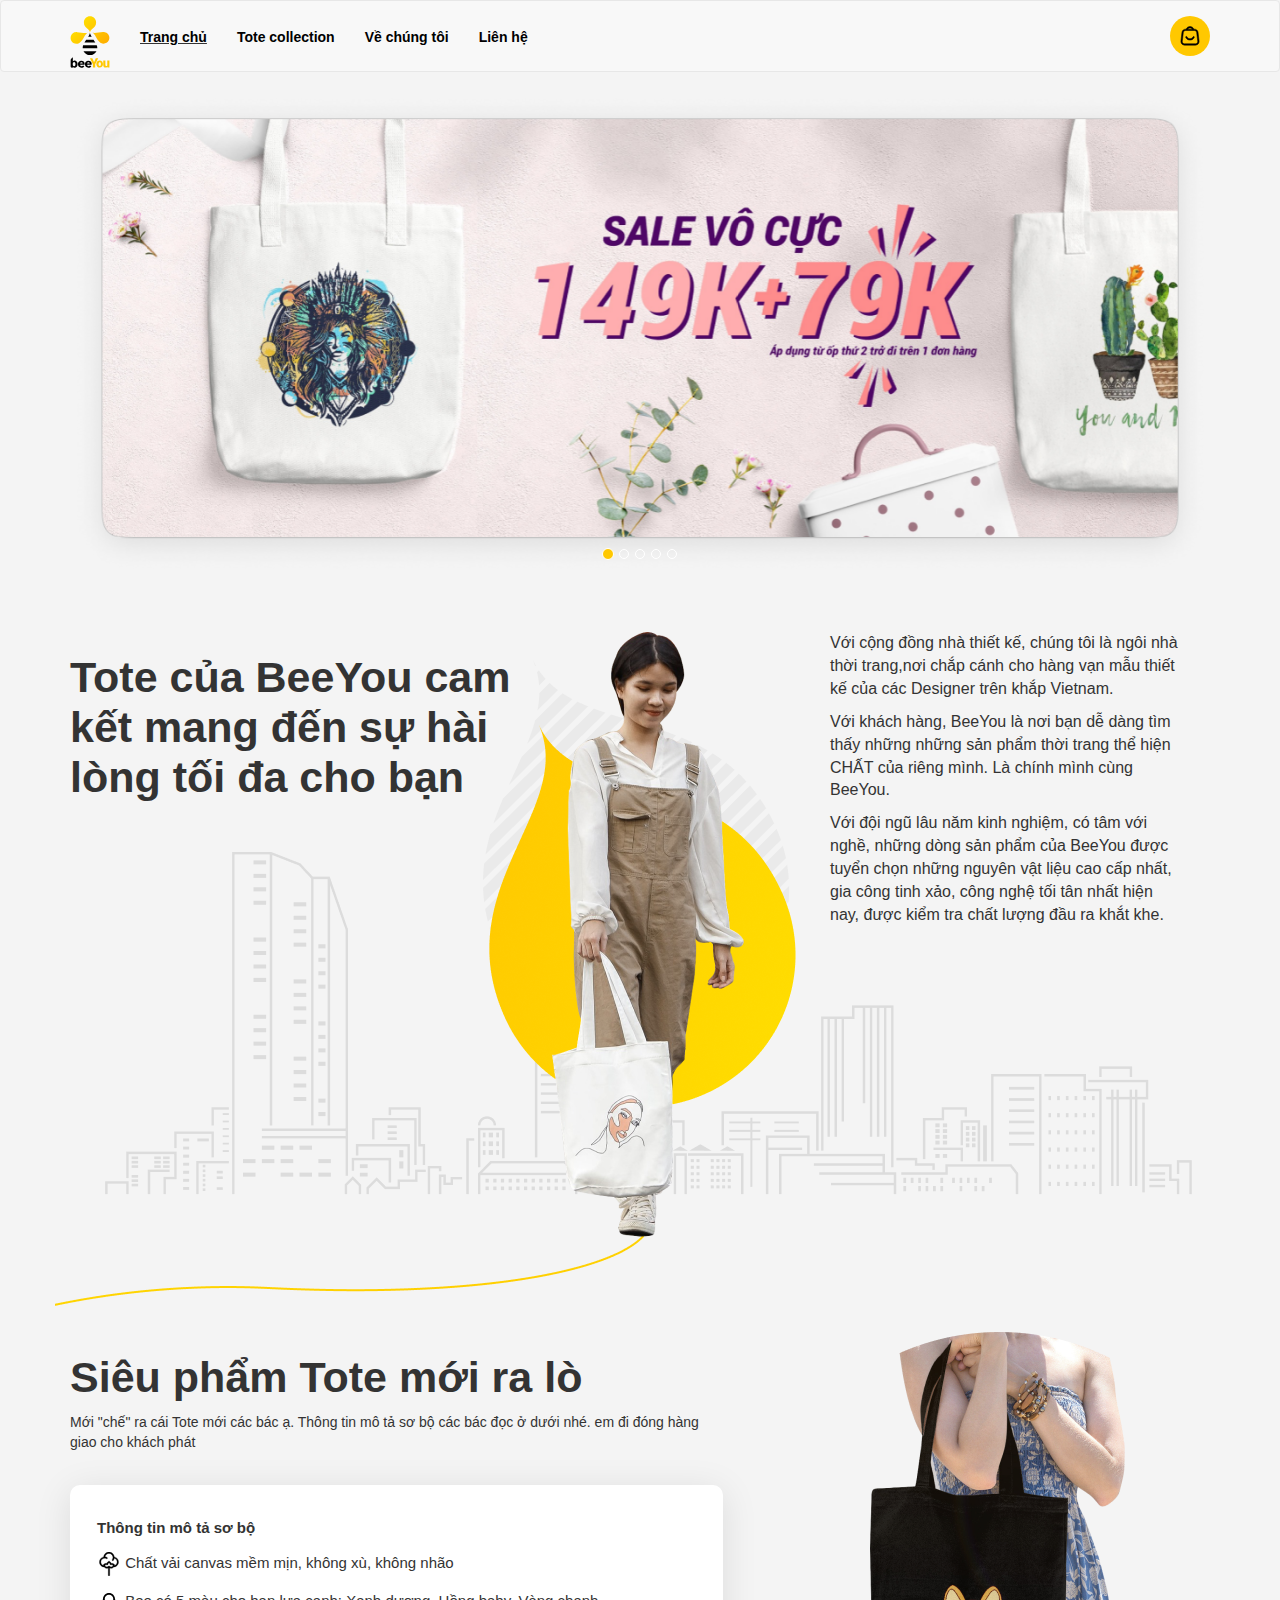
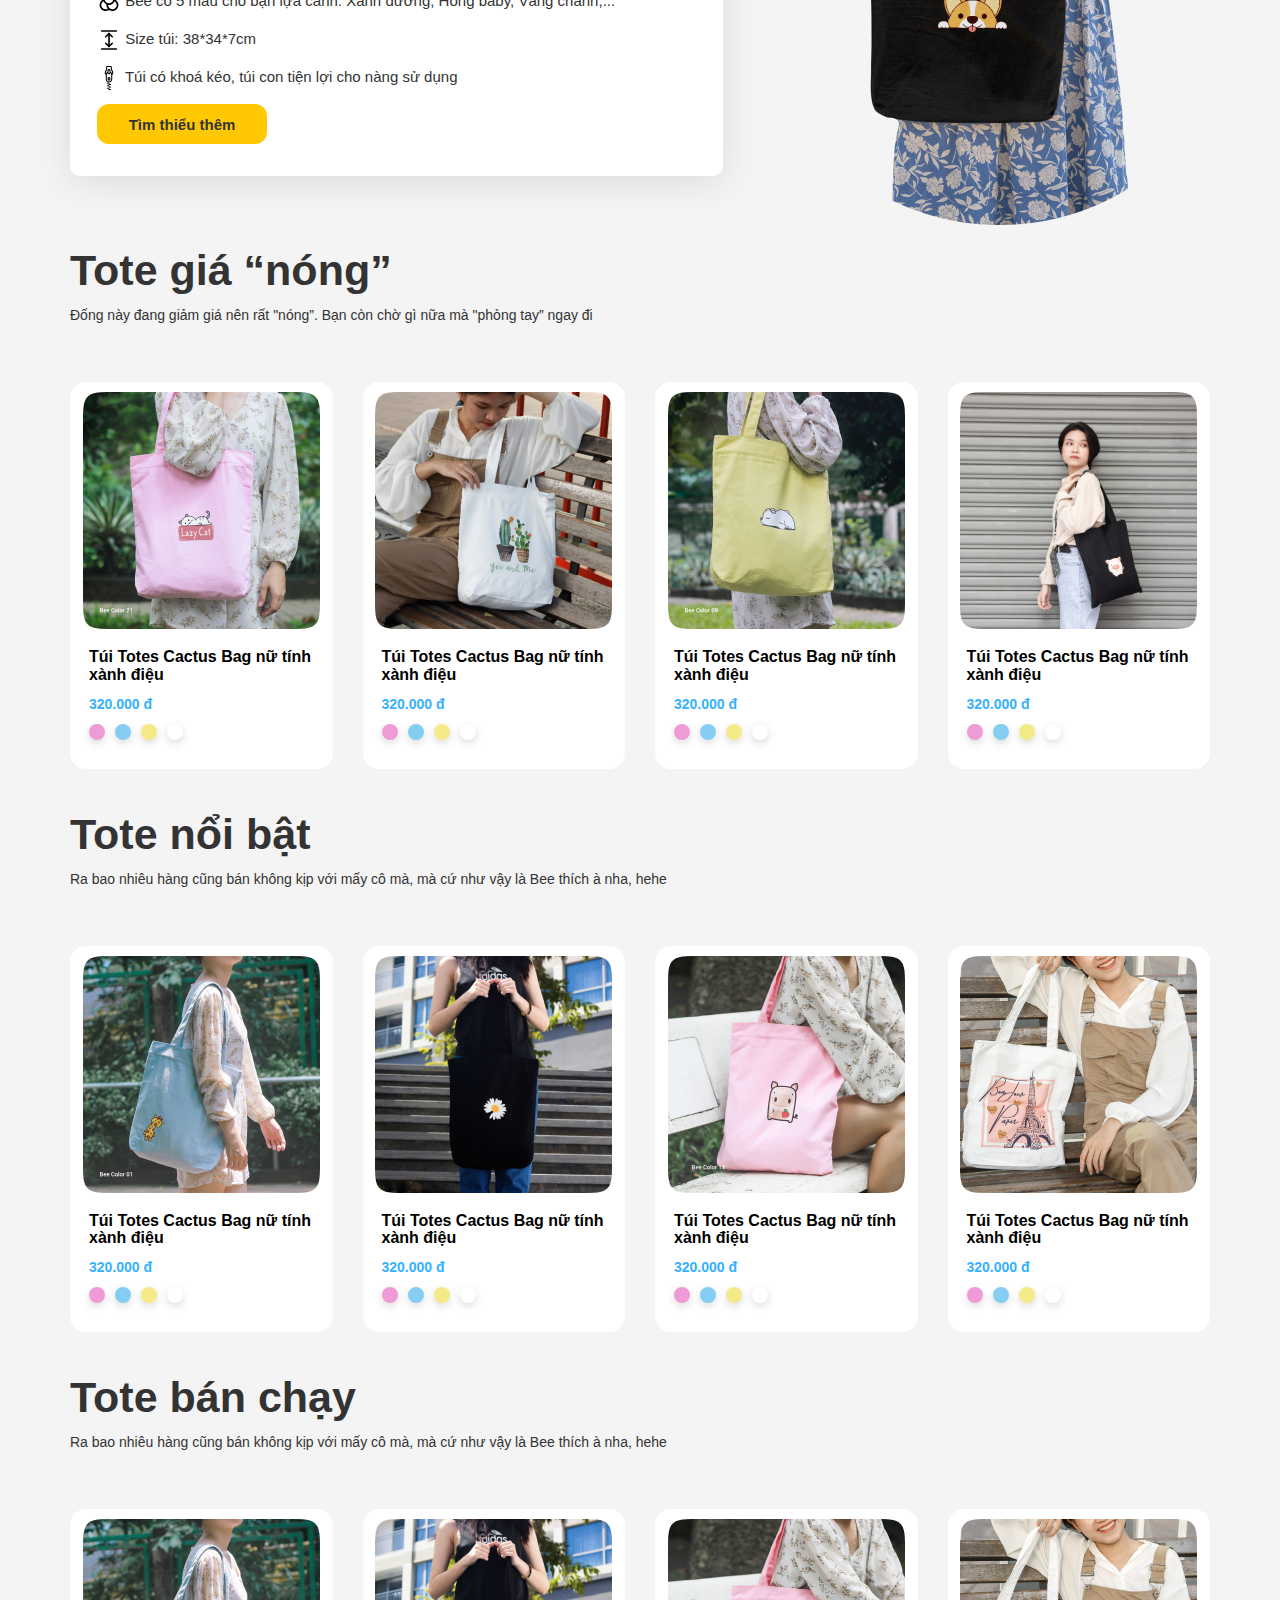
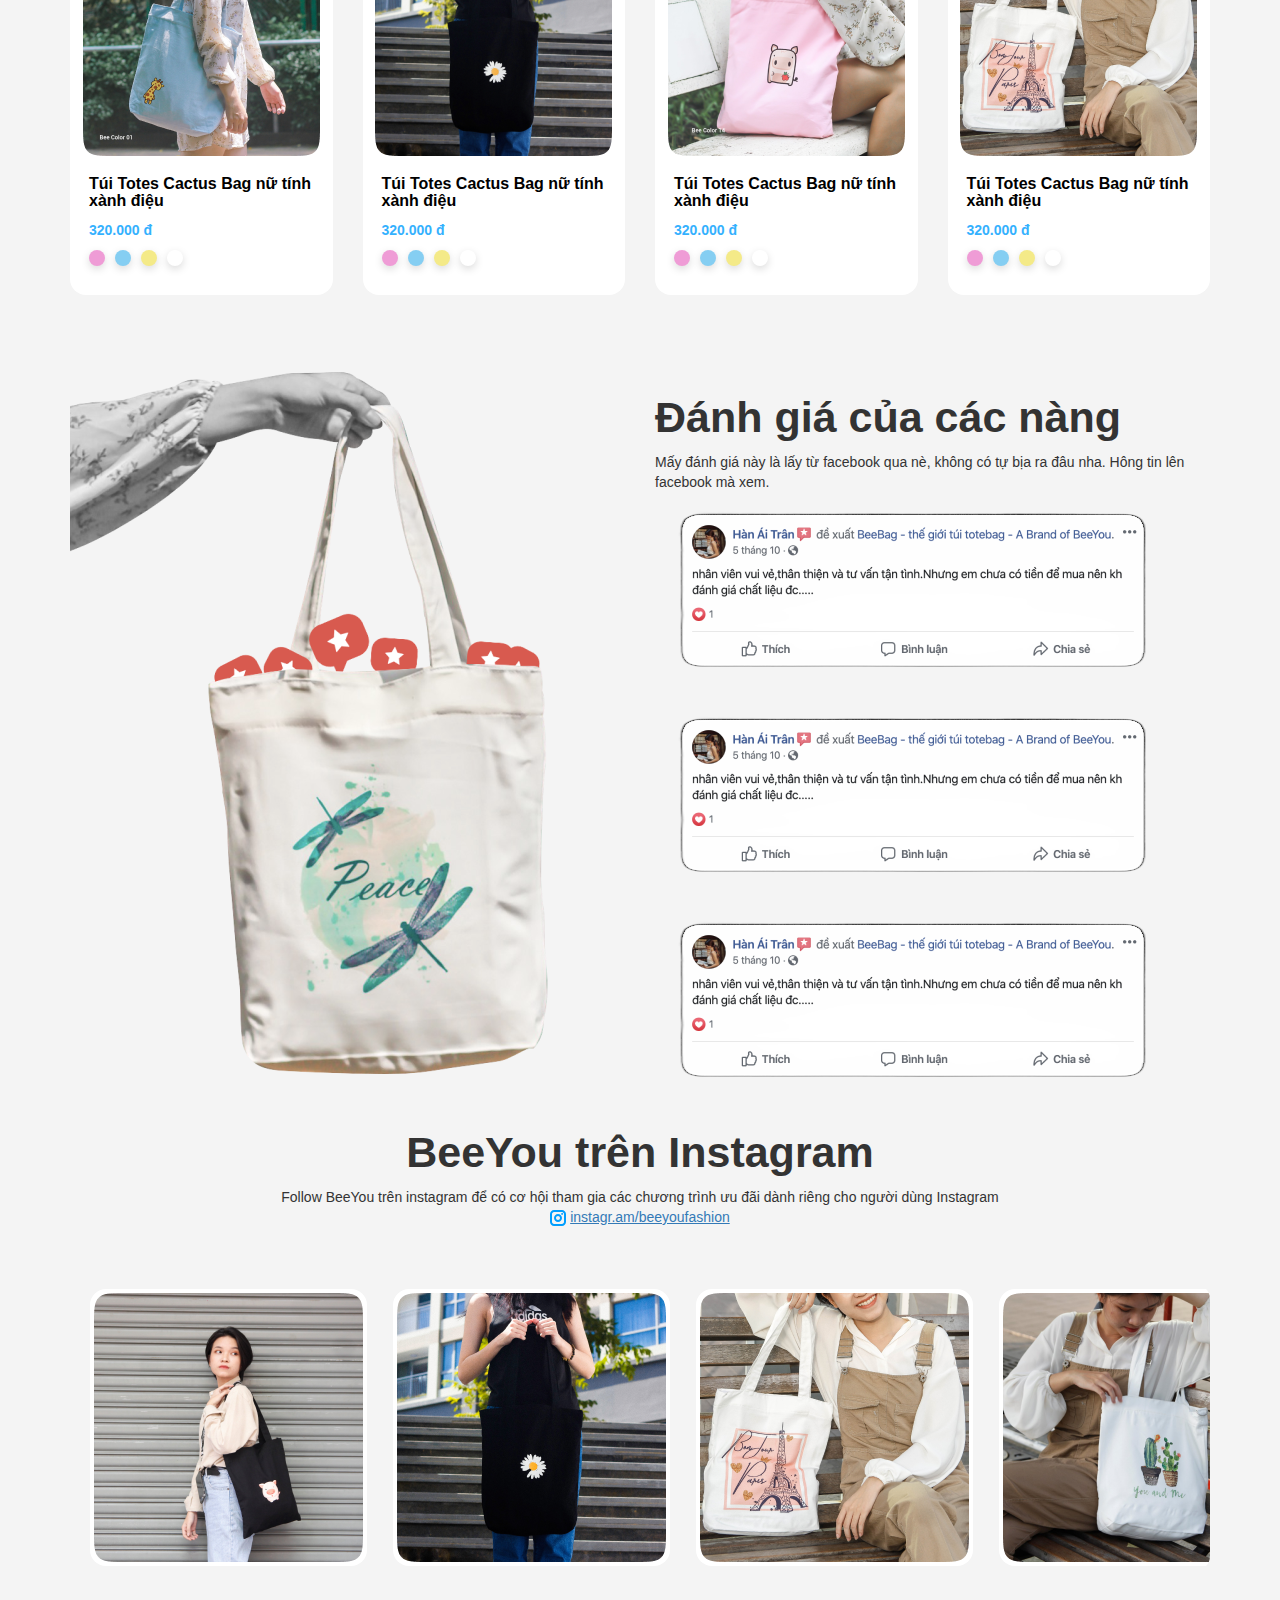
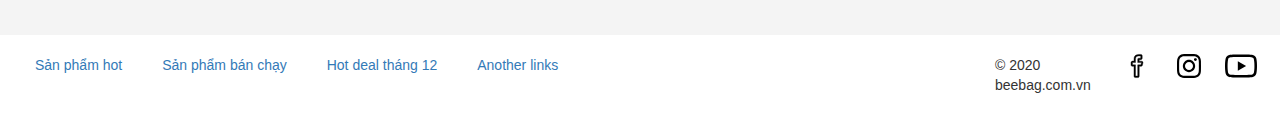
==== 1.html @ 5691a9dc "update link" ====
<!DOCTYPE html>
<html lang="en">

<head>
    <title>Egany Front-end 2021</title>
    <meta charset="utf-8">
    <meta name="viewport" content="width=device-width, initial-scale=1">
    <link rel="stylesheet" href="https://maxcdn.bootstrapcdn.com/bootstrap/3.4.1/css/bootstrap.min.css">
    <script src="https://ajax.googleapis.com/ajax/libs/jquery/3.6.0/jquery.min.js"></script>
    <script src="https://maxcdn.bootstrapcdn.com/bootstrap/3.4.1/js/bootstrap.min.js"></script>
    <link rel="stylesheet" href="./1/style.css">
</head>

<body>
    <nav class="navbar navbar-default">
        <div class="container">
            <div class="navbar-header">
                <a class="navbar-brand" href="#">
                    <img src="./1/images/icon.svg" alt="Logo" />
                </a>
            </div>
            <ul class="nav navbar-nav left-menu">
                <li class="actived"><a href="#">Trang chủ</a></li>
                <li><a href="#">Tote collection</a></li>
                <li><a href="#">Về chúng tôi</a></li>
                <li><a href="#">Liên hệ</a></li>
            </ul>
            <ul class="nav navbar-nav navbar-right">
                <li>
                    <a href="#"><img src="./1/images/bag.svg" alt="My bag" /></a>
                </li>
            </ul>
        </div>
    </nav>
    <div class="container">
        <div class="row">
            <div class="col-lg-12">
                <div id="banner-sales" class="carousel slide" data-ride="carousel">
                    <!-- Indicators -->
                    <ol class="carousel-indicators">
                        <li data-target="#banner-sales" data-slide-to="0" class="active"></li>
                        <li data-target="#banner-sales" data-slide-to="1"></li>
                        <li data-target="#banner-sales" data-slide-to="2"></li>
                        <li data-target="#banner-sales" data-slide-to="3"></li>
                        <li data-target="#banner-sales" data-slide-to="4"></li>
                    </ol>

                    <!-- Wrapper for slides -->
                    <div class="carousel-inner">
                        <div class="item active">
                            <img src="./1/images/64423263_1898557123577979_3620031739692318720_o.png" alt="Sale vô cực"
                                style="width:100%;">
                        </div>

                        <div class="item">
                            <img src="./1/images/64423263_1898557123577979_3620031739692318720_o.png" alt="Sale vô cực"
                                style="width:100%;">
                        </div>

                        <div class="item">
                          <img src="./1/images/64423263_1898557123577979_3620031739692318720_o.png" alt="Sale vô cực"
                              style="width:100%;">
                        </div>

                        <div class="item">
                          <img src="./1/images/64423263_1898557123577979_3620031739692318720_o.png" alt="Sale vô cực"
                              style="width:100%;">
                        </div>

                        <div class="item">
                          <img src="./1/images/64423263_1898557123577979_3620031739692318720_o.png" alt="Sale vô cực"
                              style="width:100%;">
                        </div>
                    </div>
                </div>
            </div>
        </div>
        <div class="row fit-image">
            <div class="col-lg-5">
                <h2>
                    Tote của BeeYou cam kết mang đến sự hài lòng tối đa cho bạn
                </h2>
            </div>
            <div class="col-lg-3">
            </div>
            <div class="col-lg-4 paragraph-text">
                <p>Với cộng đồng nhà thiết kế, chúng tôi là ngôi nhà thời trang,nơi chắp cánh cho hàng vạn mẫu thiết kế
                    của các Designer trên khắp Vietnam.</p>
                <p>Với khách hàng, BeeYou là nơi bạn dễ dàng tìm thấy những những sản phẩm thời trang thể hiện CHẤT của
                    riêng mình. Là chính mình cùng BeeYou.</p>
                <p>Với đội ngũ lâu năm kinh nghiệm, có tâm với nghề, những dòng sản phẩm của BeeYou được tuyển chọn
                    những nguyên vật liệu cao cấp nhất, gia công tinh xảo, công nghệ tối tân nhất hiện nay, được kiểm
                    tra chất lượng đầu ra khắt khe.</p>
                </p>
            </div>
        </div>
        <div class="row">
            <div class="col-lg-7">
                <h2>Siêu phẩm Tote mới ra lò</h2>
                <span>Mới "chế" ra cái Tote mới các bác ạ. Thông tin mô tả sơ bộ các bác đọc ở dưới nhé. em đi đóng hàng
                    giao cho khách phát</span>
                <ul class="content">
                    <li>Thông tin mô tả sơ bộ</li>
                    <li>
                        <img src="./1/images/text-title.svg" alt=" Chất vải canvas mềm mịn, không xù, không nhão" />
                        Chất vải canvas mềm mịn, không xù, không nhão
                    </li>
                    <li>
                        <img src="./1/images/colors.svg"
                            alt="Bee có 5 màu cho bạn lựa canh: Xanh dương, Hồng baby, Vàng chanh,..." />
                        Bee có 5 màu cho bạn lựa canh: Xanh dương, Hồng baby, Vàng chanh,...
                    </li>
                    <li>
                        <img src="./1/images/fit.svg" alt="Size túi: 38*34*7cm" />
                        Size túi: 38*34*7cm
                    </li>
                    <li>
                        <img src="./1/images/zipper.svg" alt="Túi có khoá kéo, túi con tiện lợi cho nàng sử dụng" />
                        Túi có khoá kéo, túi con tiện lợi cho nàng sử dụng
                    </li>
                    <li>
                        <button class="btn-check">Tìm thiểu thêm</button>
                    </li>
                </ul>
            </div>
            <div class="col-lg-5">
                <img src="./1/images/Mask_Group.png" />
            </div>
        </div>
        <div class="row">
            <div class="col-lg-12">
                <h2>Tote giá “nóng”</h2>
                <span>Đống này đang giảm giá nên rất "nóng”. Bạn còn chờ gì nữa mà "phỏng tay” ngay đi</span>
            </div>
        </div>
        <div class="row products">
            <div class="col-lg-3">
                <a class="thumbnail" href="#">
                    <img src="./1/images/products/Img.png" alt="Túi Totes Cactus Bag nữ tính xành điệu">
                    <div class="caption">
                        <h4 class="product-title">Túi Totes Cactus Bag nữ tính xành điệu</h4>
                        <p class="product-price">320.000 đ</p>
                        <ul class="colors">
                            <li><span></span></li>
                            <li><span></span></li>
                            <li><span></span></li>
                            <li><span></span></li>
                        </ul>
                        <button class="btn form-control hide-btn-buy">Mua ngay</button>
                    </div>
                </a>
            </div>
            <div class="col-lg-3">
                <a class="thumbnail" href="#">
                    <img src="./1/images/products/Img1.png" alt="Túi Totes Cactus Bag nữ tính xành điệu">
                    <div class="caption">
                        <h4 class="product-title">Túi Totes Cactus Bag nữ tính xành điệu</h4>
                        <p class="product-price">320.000 đ</p>
                        <ul class="colors">
                            <li><span></span></li>
                            <li><span></span></li>
                            <li><span></span></li>
                            <li><span></span></li>
                        </ul>
                        <button class="btn form-control hide-btn-buy">Mua ngay</button>
                    </div>
                </a>
            </div>
            <div class="col-lg-3">
                <a class="thumbnail" href="#">
                    <img src="./1/images/products/Img2.png" alt="Túi Totes Cactus Bag nữ tính xành điệu">
                    <div class="caption">
                        <h4 class="product-title">Túi Totes Cactus Bag nữ tính xành điệu</h4>
                        <p class="product-price">320.000 đ</p>
                        <ul class="colors">
                            <li><span></span></li>
                            <li><span></span></li>
                            <li><span></span></li>
                            <li><span></span></li>
                        </ul>
                        <button class="btn form-control hide-btn-buy">Mua ngay</button>
                    </div>
                </a>
            </div>
            <div class="col-lg-3">
                <a class="thumbnail" href="#">
                    <img src="./1/images/products/Img3.png" alt="Túi Totes Cactus Bag nữ tính xành điệu">
                    <div class="caption">
                        <h4 class="product-title">Túi Totes Cactus Bag nữ tính xành điệu</h4>
                        <p class="product-price">320.000 đ</p>
                        <ul class="colors">
                            <li><span></span></li>
                            <li><span></span></li>
                            <li><span></span></li>
                            <li><span></span></li>
                        </ul>
                        <button class="btn form-control hide-btn-buy">Mua ngay</button>
                    </div>
                </a>
            </div>
        </div>

        <div class="row">
            <div class="col-lg-12">
                <h2>Tote nổi bật</h2>
                <span>Ra bao nhiêu hàng cũng bán không kịp với mấy cô mà, mà cứ như vậy là Bee thích à nha, hehe</span>
            </div>
        </div>
        <div class="row products">
            <div class="col-lg-3">
                <a class="thumbnail" href="#">
                    <img src="./1/images/products/top_sale1.png" alt="Túi Totes Cactus Bag nữ tính xành điệu">
                    <div class="caption">
                        <h4 class="product-title">Túi Totes Cactus Bag nữ tính xành điệu</h4>
                        <p class="product-price">320.000 đ</p>
                        <ul class="colors">
                            <li><span></span></li>
                            <li><span></span></li>
                            <li><span></span></li>
                            <li><span></span></li>
                        </ul>
                        <button class="btn form-control hide-btn-buy">Mua ngay</button>
                    </div>
                </a>
            </div>
            <div class="col-lg-3">
                <a class="thumbnail" href="#">
                    <img src="./1/images/products/top_sale2.png" alt="Túi Totes Cactus Bag nữ tính xành điệu">
                    <div class="caption">
                        <h4 class="product-title">Túi Totes Cactus Bag nữ tính xành điệu</h4>
                        <p class="product-price">320.000 đ</p>
                        <ul class="colors">
                            <li><span></span></li>
                            <li><span></span></li>
                            <li><span></span></li>
                            <li><span></span></li>
                        </ul>
                        <button class="btn form-control hide-btn-buy">Mua ngay</button>
                    </div>
                </a>
            </div>
            <div class="col-lg-3">
                <a class="thumbnail" href="#">
                    <img src="./1/images/products/top_sale3.png" alt="Túi Totes Cactus Bag nữ tính xành điệu">
                    <div class="caption">
                        <h4 class="product-title">Túi Totes Cactus Bag nữ tính xành điệu</h4>
                        <p class="product-price">320.000 đ</p>
                        <ul class="colors">
                            <li><span></span></li>
                            <li><span></span></li>
                            <li><span></span></li>
                            <li><span></span></li>
                        </ul>
                        <button class="btn form-control hide-btn-buy">Mua ngay</button>
                    </div>
                </a>
            </div>
            <div class="col-lg-3">
                <a class="thumbnail" href="#">
                    <img src="./1/images/products/top_sale4.png" alt="Túi Totes Cactus Bag nữ tính xành điệu">
                    <div class="caption">
                        <h4 class="product-title">Túi Totes Cactus Bag nữ tính xành điệu</h4>
                        <p class="product-price">320.000 đ</p>
                        <ul class="colors">
                            <li><span></span></li>
                            <li><span></span></li>
                            <li><span></span></li>
                            <li><span></span></li>
                        </ul>
                        <button class="btn form-control hide-btn-buy">Mua ngay</button>
                    </div>
                </a>
            </div>
        </div>

        <div class="row">
            <div class="col-lg-12">
                <h2>Tote bán chạy</h2>
                <span>Ra bao nhiêu hàng cũng bán không kịp với mấy cô mà, mà cứ như vậy là Bee thích à nha, hehe</span>
            </div>
        </div>
        <div class="row products">
            <div class="col-lg-3">
                <a class="thumbnail" href="#">
                    <img src="./1/images/products/top_sale1.png" alt="Túi Totes Cactus Bag nữ tính xành điệu">
                    <div class="caption">
                        <h4 class="product-title">Túi Totes Cactus Bag nữ tính xành điệu</h4>
                        <p class="product-price">320.000 đ</p>
                        <ul class="colors">
                            <li><span></span></li>
                            <li><span></span></li>
                            <li><span></span></li>
                            <li><span></span></li>
                        </ul>
                        <button class="btn form-control hide-btn-buy">Mua ngay</button>
                    </div>
                </a>
            </div>
            <div class="col-lg-3">
                <a class="thumbnail" href="#">
                    <img src="./1/images/products/top_sale2.png" alt="Túi Totes Cactus Bag nữ tính xành điệu">
                    <div class="caption">
                        <h4 class="product-title">Túi Totes Cactus Bag nữ tính xành điệu</h4>
                        <p class="product-price">320.000 đ</p>
                        <ul class="colors">
                            <li><span></span></li>
                            <li><span></span></li>
                            <li><span></span></li>
                            <li><span></span></li>
                        </ul>
                        <button class="btn form-control hide-btn-buy">Mua ngay</button>
                    </div>
                </a>
            </div>
            <div class="col-lg-3">
                <a class="thumbnail" href="#">
                    <img src="./1/images/products/top_sale3.png" alt="Túi Totes Cactus Bag nữ tính xành điệu">
                    <div class="caption">
                        <h4 class="product-title">Túi Totes Cactus Bag nữ tính xành điệu</h4>
                        <p class="product-price">320.000 đ</p>
                        <ul class="colors">
                            <li><span></span></li>
                            <li><span></span></li>
                            <li><span></span></li>
                            <li><span></span></li>
                        </ul>
                        <button class="btn form-control hide-btn-buy">Mua ngay</button>
                    </div>
                </a>
            </div>
            <div class="col-lg-3">
                <a class="thumbnail" href="#">
                    <img src="./1/images/products/top_sale4.png" alt="Túi Totes Cactus Bag nữ tính xành điệu">
                    <div class="caption">
                        <h4 class="product-title">Túi Totes Cactus Bag nữ tính xành điệu</h4>
                        <p class="product-price">320.000 đ</p>
                        <ul class="colors">
                            <li><span></span></li>
                            <li><span></span></li>
                            <li><span></span></li>
                            <li><span></span></li>
                        </ul>
                        <button class="btn form-control hide-btn-buy">Mua ngay</button>
                    </div>
                </a>
            </div>
        </div>

        <div class="row products">
            <div class="col-lg-6">
                <img src="./1/images/image 18.png" />
            </div>
            <div class="col-lg-6 review-note">
                <h2>Đánh giá của các nàng</h2>
                <span>Mấy đánh giá này là lấy từ facebook qua nè, không có tự bịa ra đâu nha. Hông tin lên facebook mà
                    xem.</span>
                <img src="./1/images/review1.png" />
                <img src="./1/images/review1.png" />
                <img src="./1/images/review1.png" />
            </div>
        </div>
        <div class="row">
            <div class="col-lg-12 text-center">
                <h2>BeeYou trên Instagram</h2>
                <span>Follow BeeYou trên instagram để có cơ hội tham gia các chương trình ưu đãi dành riêng cho người
                    dùng Instagram</span> <br />
                <img src="./1/images/logo-instagram.svg" /> <a href="#" style="text-decoration: underline;">
                    instagr.am/beeyoufashion</a>
            </div>
        </div>
        <div class="row products">
            <div class="col-lg-12">
                <div class="scroll-container">
                    <div class="gridscroll">
                        <img src="./1/images/Rectangle_4.png" class="img-thumbnail" />
                        <img src="./1/images/Rectangle_1.png" class="img-thumbnail" />
                        <img src="./1/images/Rectangle_2.png" class="img-thumbnail" />
                        <img src="./1/images/Rectangle_3.png" class="img-thumbnail" />
                        <img src="./1/images/Rectangle_4.png" class="img-thumbnail" />
                    </div>
                </div>
            </div>
        </div>
    </div>
    <div class="container-fluid footer products">
        <div class="row">
            <div class="col-lg-6">
                <ul class="menu-left">
                    <li> <a href="#">Sản phẩm hot</a></li>
                    <li> <a href="#">Sản phẩm bán chạy</a></li>
                    <li> <a href="#">Hot deal tháng 12</a></li>
                    <li> <a href="#">Another links</a></li>
                </ul>
            </div>
            <div class="col-lg-3"></div>
            <div class="col-lg-3">
                <ul class="menu-right">
                    <li>© 2020 beebag.com.vn</li>
                    <li><a href="#"><img src="./1/images/fb.svg" /></a></li>
                    <li><a href="#"><img src="./1/images/instgram.svg" /></a></li>
                    <li><a href="#"><img src="./1/images/yotube.svg" /></a></li>
                </ul>
            </div>
        </div>
    </div>
</body>
<script src="./1/script.js"></script>

</html>
---- 1/style.css ----
body {
	background: #F4F4F4;
}

.left-menu {
	margin-top: 1% !important;
}

.navbar-default .navbar-nav>li>a {
	color: #000000;
	font-weight: 700;
}

.left-menu>.actived {
	text-decoration: underline;
}

h2 {
	font-weight: bold;
	line-height: 50px;
	font-size: 43px;
}

.carousel-indicators .active {
	background: #FFC800;
}

.carousel-indicators {
	bottom: 0px;
}

.paragraph-text>p {
	font-size: 16px;
}

.fit-image {
	width: 100%;
	background-image: url("./images/people.png");
	object-fit: cover;
	height: 700px;
	background-repeat: no-repeat;
	background-position: right top;
	margin-top: 5%;
}

.content {
	list-style-type: none;
	background: #FFFFFF;
	box-shadow: 0px 6px 36px rgba(0, 0, 0, 0.1);
	border-radius: 10px;
	padding: 25px 20px;
	margin-top: 5%;
}

.content>li:nth-child(1) {
	font-weight: bold;
}

.content>li {
	padding: 7px;
	font-size: 15px;
}

.btn-check {
	background: #FFC800;
	height: 40px;
	width: 170px;
	left: 145px;
	top: 1970px;
	border-radius: 12px;
	padding: 8px 24px 8px 24px;
	border: none;
	font-weight: 700;
}

.products {
	margin-top: 5%;
}

h4 {
	font-weight: 700;
	font-size: 16px;
	color: #000000;
}

.thumbnail {
	border: none;
	border-radius: 16px;
	padding: 10px;
}

.hide-btn-buy {
	display: none;
}

.thumbnail:hover {
	text-decoration: none;
	border: 3px solid #FFC800 !important;
	box-shadow: 0px 6px 36px rgba(0, 0, 0, 0.1) !important;
	border-radius: 16px !important;
}

.product-price {
	color: #009EFE;
	opacity: 0.8;
	font-weight: 700;
}

.colors {
	list-style-type: none;
	padding: 0;
	display: flex;
}

.colors>li {
	padding: 0 5px;
}

.colors>li:nth-child(1) {
	padding-left: 0px;
}

.colors>li>span {
	display: block;
	width: 16px;
	height: 16px;
	border-radius: 50%;
	background: #EF9CD6;
	box-shadow: 0px 3px 8px rgba(0, 0, 0, 0.15);
	padding: 0 5px;
	cursor: pointer;
}

.colors>li:nth-child(2)>span {
	background: #85CEF2;
}

.colors>li:nth-child(3)>span {
	background: #F4EA88;
}

.colors>li:nth-child(4)>span {
	background: #FFFFFF;
}

.btn {
	background: #FFC800 !important;
	font-weight: 700 !important;
	border-radius: 12px !important;
}

.review-note>p {
	background: linear-gradient(180deg, #F4F4F4 0%, rgba(244, 244, 244, 0) 121.74%), url("./images/review1.svg");
	border-radius: 16px;
	height: 200px;
	background-position: center;
	background-repeat: no-repeat;
	background-size: cover;
}

.footer {
	background-color: #FFFFFF;
}

.footer .menu-left,
.footer .menu-right {
	list-style-type: none;
	padding: 0;
	display: flex;
	margin-bottom: 0;
}

.footer .menu-left>li {
	padding: 20px 20px;
}

.footer .menu-right>li {
	padding: 15px 10px;
}

.footer .menu-right>li:nth-child(1) {
	padding: 20px 20px;
}

.img-thumbnail {
	border-radius: 16px !important;
	border: none !important;
}

/* HORIZONTAL SCROLL */
.scroll-container {
	overflow: auto;
	white-space: nowrap;
	padding: 5px 70px 5px 20px;
	background: transparent;
	height: 100%;
	border-radius: 15px;
}

.gridscroll {
	display: inline-block;
}

.gridscroll img {
	margin-right: 22px;
}

::-webkit-scrollbar {
	width: 0px;
	background: transparent;
	/* make scrollbar transparent */
}
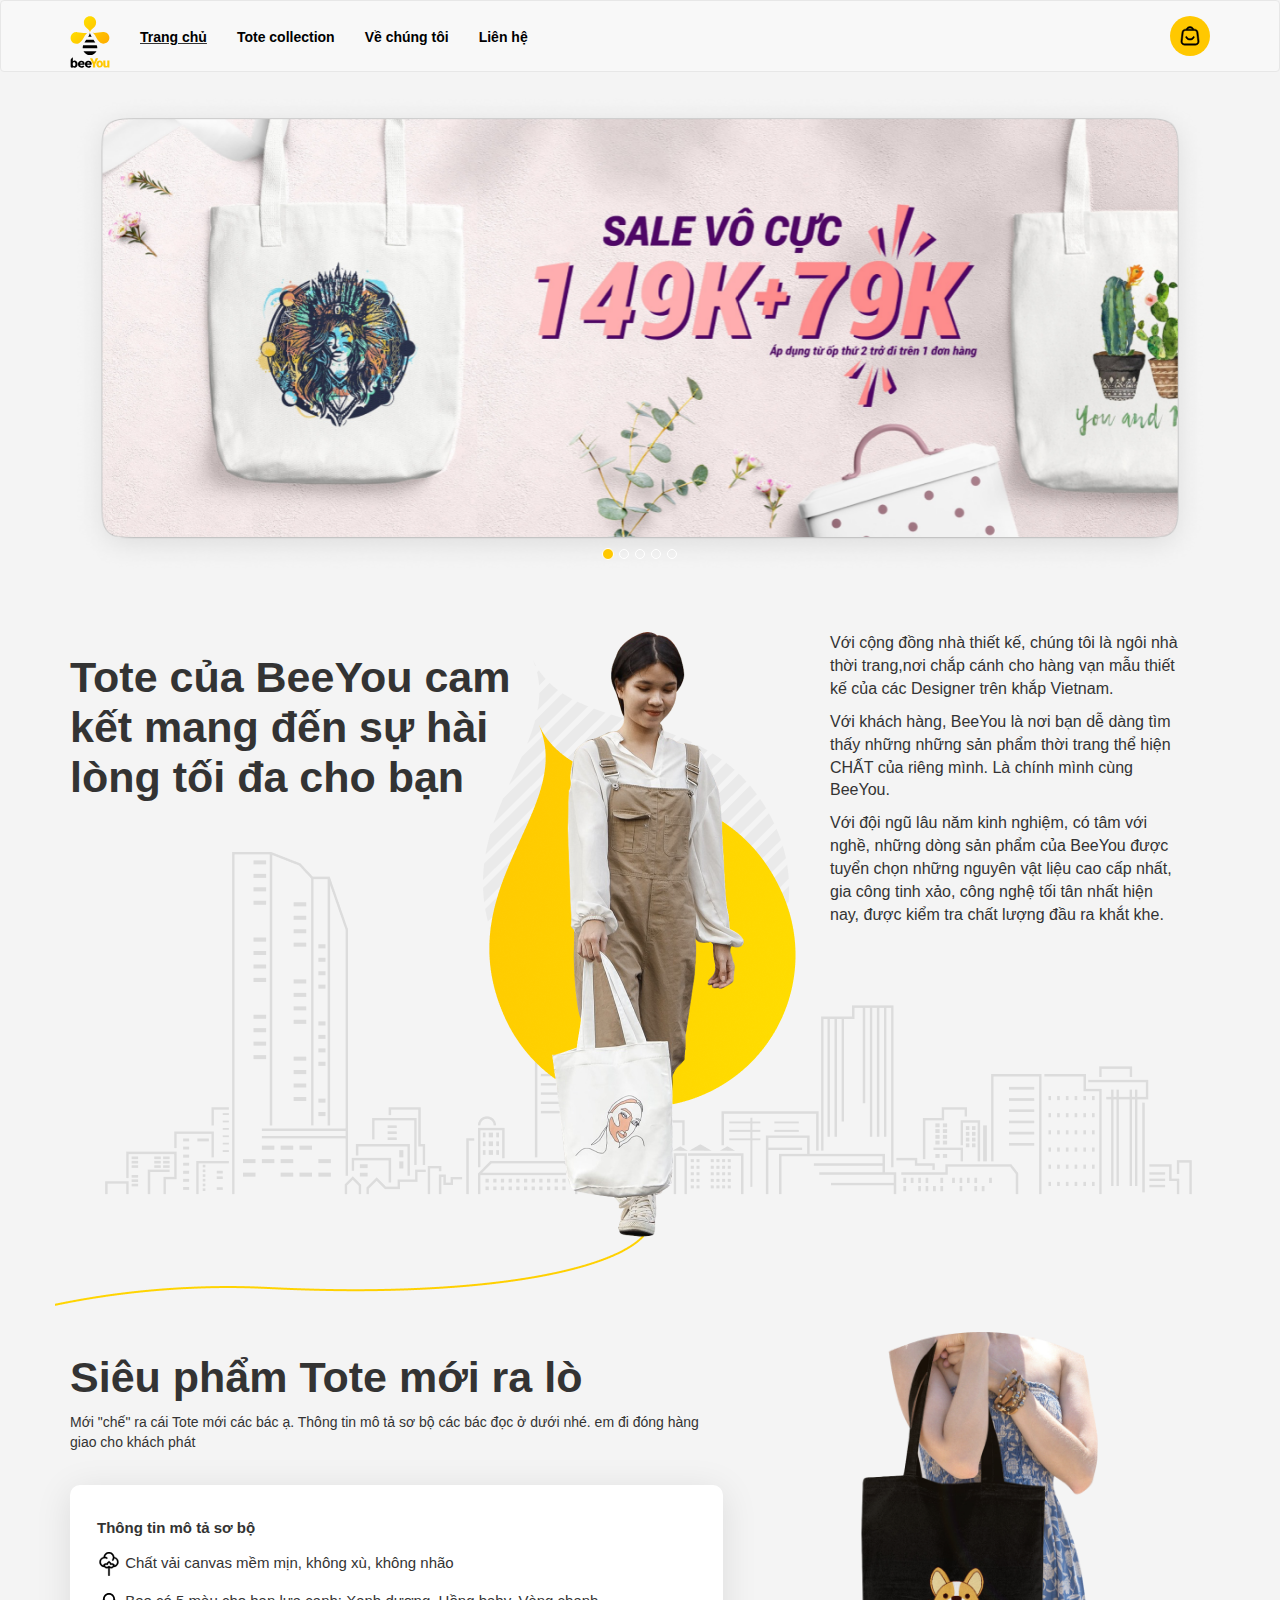
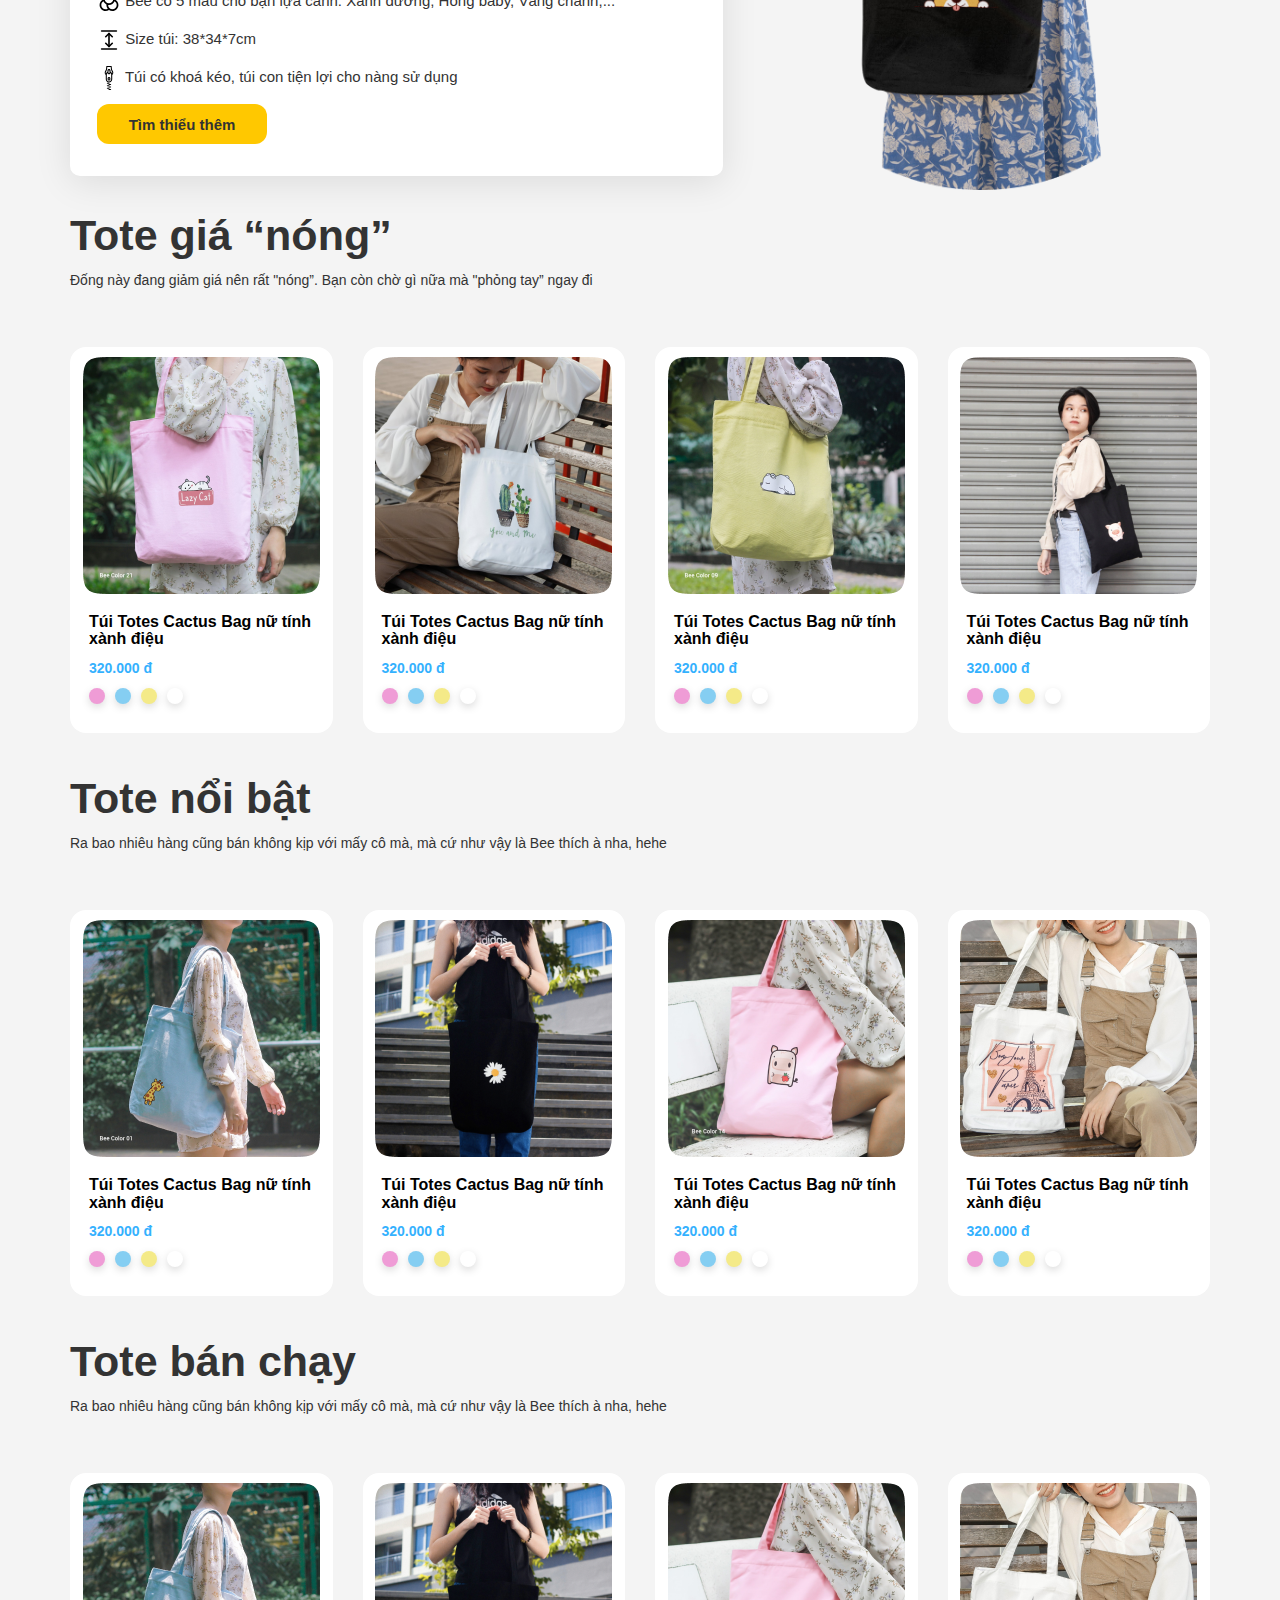
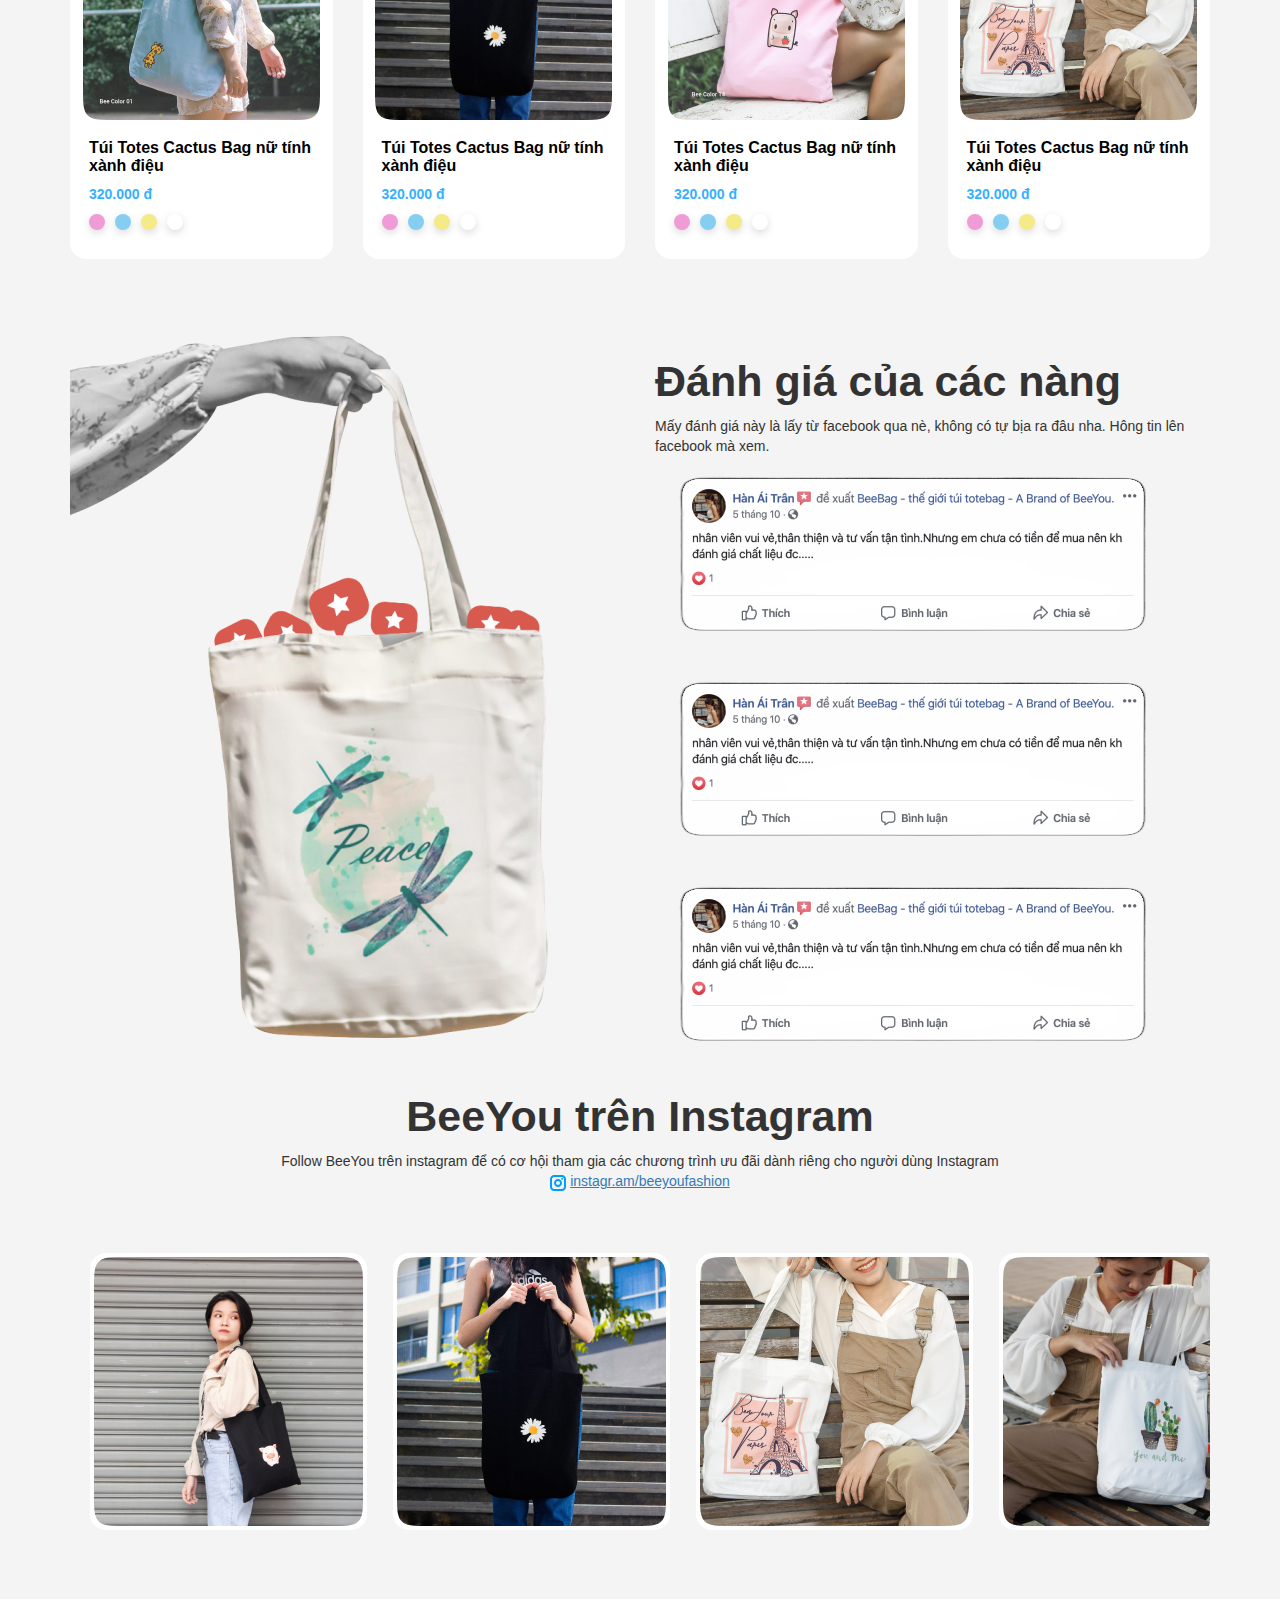
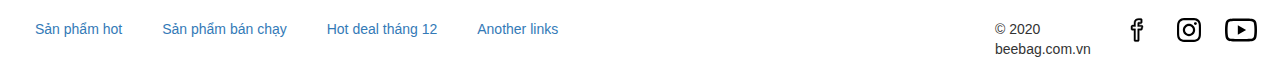
==== commit be1111d2: "update responsive mobile" ====
--- a/1.html
+++ b/1.html
@@ -124,7 +124,7 @@
                 </ul>
             </div>
             <div class="col-lg-5">
-                <img src="./1/images/Mask_Group.png" />
+                <img src="./1/images/Mask_Group.png" class="img-responsive"/>
             </div>
         </div>
         <div class="row">
@@ -134,72 +134,71 @@
             </div>
         </div>
         <div class="row products">
-            <div class="col-lg-3">
-                <a class="thumbnail" href="#">
-                    <img src="./1/images/products/Img.png" alt="Túi Totes Cactus Bag nữ tính xành điệu">
-                    <div class="caption">
-                        <h4 class="product-title">Túi Totes Cactus Bag nữ tính xành điệu</h4>
-                        <p class="product-price">320.000 đ</p>
-                        <ul class="colors">
-                            <li><span></span></li>
-                            <li><span></span></li>
-                            <li><span></span></li>
-                            <li><span></span></li>
-                        </ul>
-                        <button class="btn form-control hide-btn-buy">Mua ngay</button>
-                    </div>
-                </a>
-            </div>
-            <div class="col-lg-3">
-                <a class="thumbnail" href="#">
-                    <img src="./1/images/products/Img1.png" alt="Túi Totes Cactus Bag nữ tính xành điệu">
-                    <div class="caption">
-                        <h4 class="product-title">Túi Totes Cactus Bag nữ tính xành điệu</h4>
-                        <p class="product-price">320.000 đ</p>
-                        <ul class="colors">
-                            <li><span></span></li>
-                            <li><span></span></li>
-                            <li><span></span></li>
-                            <li><span></span></li>
-                        </ul>
-                        <button class="btn form-control hide-btn-buy">Mua ngay</button>
-                    </div>
-                </a>
-            </div>
-            <div class="col-lg-3">
-                <a class="thumbnail" href="#">
-                    <img src="./1/images/products/Img2.png" alt="Túi Totes Cactus Bag nữ tính xành điệu">
-                    <div class="caption">
-                        <h4 class="product-title">Túi Totes Cactus Bag nữ tính xành điệu</h4>
-                        <p class="product-price">320.000 đ</p>
-                        <ul class="colors">
-                            <li><span></span></li>
-                            <li><span></span></li>
-                            <li><span></span></li>
-                            <li><span></span></li>
-                        </ul>
-                        <button class="btn form-control hide-btn-buy">Mua ngay</button>
-                    </div>
-                </a>
-            </div>
-            <div class="col-lg-3">
-                <a class="thumbnail" href="#">
-                    <img src="./1/images/products/Img3.png" alt="Túi Totes Cactus Bag nữ tính xành điệu">
-                    <div class="caption">
-                        <h4 class="product-title">Túi Totes Cactus Bag nữ tính xành điệu</h4>
-                        <p class="product-price">320.000 đ</p>
-                        <ul class="colors">
-                            <li><span></span></li>
-                            <li><span></span></li>
-                            <li><span></span></li>
-                            <li><span></span></li>
-                        </ul>
-                        <button class="btn form-control hide-btn-buy">Mua ngay</button>
-                    </div>
-                </a>
-            </div>
-        </div>
-
+            <div class="col-lg-3 ">
+                <a class="thumbnail" href="#">
+                    <img src="./1/images/products/Img.png" alt="Túi Totes Cactus Bag nữ tính xành điệu" class="img-responsive">
+                    <div class="caption">
+                        <h4 class="product-title">Túi Totes Cactus Bag nữ tính xành điệu</h4>
+                        <p class="product-price">320.000 đ</p>
+                        <ul class="colors">
+                            <li><span></span></li>
+                            <li><span></span></li>
+                            <li><span></span></li>
+                            <li><span></span></li>
+                        </ul>
+                        <button class="btn form-control hide-btn-buy">Mua ngay</button>
+                    </div>
+                </a>
+            </div>
+            <div class="col-lg-3">
+                <a class="thumbnail" href="#">
+                    <img src="./1/images/products/Img1.png" alt="Túi Totes Cactus Bag nữ tính xành điệu" class="img-responsive">
+                    <div class="caption">
+                        <h4 class="product-title">Túi Totes Cactus Bag nữ tính xành điệu</h4>
+                        <p class="product-price">320.000 đ</p>
+                        <ul class="colors">
+                            <li><span></span></li>
+                            <li><span></span></li>
+                            <li><span></span></li>
+                            <li><span></span></li>
+                        </ul>
+                        <button class="btn form-control hide-btn-buy">Mua ngay</button>
+                    </div>
+                </a>
+            </div>
+            <div class="col-lg-3">
+                <a class="thumbnail" href="#">
+                    <img src="./1/images/products/Img2.png" alt="Túi Totes Cactus Bag nữ tính xành điệu" class="img-responsive">
+                    <div class="caption">
+                        <h4 class="product-title">Túi Totes Cactus Bag nữ tính xành điệu</h4>
+                        <p class="product-price">320.000 đ</p>
+                        <ul class="colors">
+                            <li><span></span></li>
+                            <li><span></span></li>
+                            <li><span></span></li>
+                            <li><span></span></li>
+                        </ul>
+                        <button class="btn form-control hide-btn-buy">Mua ngay</button>
+                    </div>
+                </a>
+            </div>
+            <div class="col-lg-3">
+                <a class="thumbnail" href="#">
+                    <img src="./1/images/products/Img3.png" alt="Túi Totes Cactus Bag nữ tính xành điệu" class="img-responsive">
+                    <div class="caption">
+                        <h4 class="product-title">Túi Totes Cactus Bag nữ tính xành điệu</h4>
+                        <p class="product-price">320.000 đ</p>
+                        <ul class="colors">
+                            <li><span></span></li>
+                            <li><span></span></li>
+                            <li><span></span></li>
+                            <li><span></span></li>
+                        </ul>
+                        <button class="btn form-control hide-btn-buy">Mua ngay</button>
+                    </div>
+                </a>
+            </div>
+        </div>
         <div class="row">
             <div class="col-lg-12">
                 <h2>Tote nổi bật</h2>
@@ -209,55 +208,55 @@
         <div class="row products">
             <div class="col-lg-3">
                 <a class="thumbnail" href="#">
-                    <img src="./1/images/products/top_sale1.png" alt="Túi Totes Cactus Bag nữ tính xành điệu">
-                    <div class="caption">
-                        <h4 class="product-title">Túi Totes Cactus Bag nữ tính xành điệu</h4>
-                        <p class="product-price">320.000 đ</p>
-                        <ul class="colors">
-                            <li><span></span></li>
-                            <li><span></span></li>
-                            <li><span></span></li>
-                            <li><span></span></li>
-                        </ul>
-                        <button class="btn form-control hide-btn-buy">Mua ngay</button>
-                    </div>
-                </a>
-            </div>
-            <div class="col-lg-3">
-                <a class="thumbnail" href="#">
-                    <img src="./1/images/products/top_sale2.png" alt="Túi Totes Cactus Bag nữ tính xành điệu">
-                    <div class="caption">
-                        <h4 class="product-title">Túi Totes Cactus Bag nữ tính xành điệu</h4>
-                        <p class="product-price">320.000 đ</p>
-                        <ul class="colors">
-                            <li><span></span></li>
-                            <li><span></span></li>
-                            <li><span></span></li>
-                            <li><span></span></li>
-                        </ul>
-                        <button class="btn form-control hide-btn-buy">Mua ngay</button>
-                    </div>
-                </a>
-            </div>
-            <div class="col-lg-3">
-                <a class="thumbnail" href="#">
-                    <img src="./1/images/products/top_sale3.png" alt="Túi Totes Cactus Bag nữ tính xành điệu">
-                    <div class="caption">
-                        <h4 class="product-title">Túi Totes Cactus Bag nữ tính xành điệu</h4>
-                        <p class="product-price">320.000 đ</p>
-                        <ul class="colors">
-                            <li><span></span></li>
-                            <li><span></span></li>
-                            <li><span></span></li>
-                            <li><span></span></li>
-                        </ul>
-                        <button class="btn form-control hide-btn-buy">Mua ngay</button>
-                    </div>
-                </a>
-            </div>
-            <div class="col-lg-3">
-                <a class="thumbnail" href="#">
-                    <img src="./1/images/products/top_sale4.png" alt="Túi Totes Cactus Bag nữ tính xành điệu">
+                    <img src="./1/images/products/top_sale1.png" alt="Túi Totes Cactus Bag nữ tính xành điệu" class="img-responsive">
+                    <div class="caption">
+                        <h4 class="product-title">Túi Totes Cactus Bag nữ tính xành điệu</h4>
+                        <p class="product-price">320.000 đ</p>
+                        <ul class="colors">
+                            <li><span></span></li>
+                            <li><span></span></li>
+                            <li><span></span></li>
+                            <li><span></span></li>
+                        </ul>
+                        <button class="btn form-control hide-btn-buy">Mua ngay</button>
+                    </div>
+                </a>
+            </div>
+            <div class="col-lg-3">
+                <a class="thumbnail" href="#">
+                    <img src="./1/images/products/top_sale2.png" alt="Túi Totes Cactus Bag nữ tính xành điệu" class="img-responsive">
+                    <div class="caption">
+                        <h4 class="product-title">Túi Totes Cactus Bag nữ tính xành điệu</h4>
+                        <p class="product-price">320.000 đ</p>
+                        <ul class="colors">
+                            <li><span></span></li>
+                            <li><span></span></li>
+                            <li><span></span></li>
+                            <li><span></span></li>
+                        </ul>
+                        <button class="btn form-control hide-btn-buy">Mua ngay</button>
+                    </div>
+                </a>
+            </div>
+            <div class="col-lg-3">
+                <a class="thumbnail" href="#">
+                    <img src="./1/images/products/top_sale3.png" alt="Túi Totes Cactus Bag nữ tính xành điệu" class="img-responsive">
+                    <div class="caption">
+                        <h4 class="product-title">Túi Totes Cactus Bag nữ tính xành điệu</h4>
+                        <p class="product-price">320.000 đ</p>
+                        <ul class="colors">
+                            <li><span></span></li>
+                            <li><span></span></li>
+                            <li><span></span></li>
+                            <li><span></span></li>
+                        </ul>
+                        <button class="btn form-control hide-btn-buy">Mua ngay</button>
+                    </div>
+                </a>
+            </div>
+            <div class="col-lg-3">
+                <a class="thumbnail" href="#">
+                    <img src="./1/images/products/top_sale4.png" alt="Túi Totes Cactus Bag nữ tính xành điệu" class="img-responsive">
                     <div class="caption">
                         <h4 class="product-title">Túi Totes Cactus Bag nữ tính xành điệu</h4>
                         <p class="product-price">320.000 đ</p>
@@ -282,55 +281,55 @@
         <div class="row products">
             <div class="col-lg-3">
                 <a class="thumbnail" href="#">
-                    <img src="./1/images/products/top_sale1.png" alt="Túi Totes Cactus Bag nữ tính xành điệu">
-                    <div class="caption">
-                        <h4 class="product-title">Túi Totes Cactus Bag nữ tính xành điệu</h4>
-                        <p class="product-price">320.000 đ</p>
-                        <ul class="colors">
-                            <li><span></span></li>
-                            <li><span></span></li>
-                            <li><span></span></li>
-                            <li><span></span></li>
-                        </ul>
-                        <button class="btn form-control hide-btn-buy">Mua ngay</button>
-                    </div>
-                </a>
-            </div>
-            <div class="col-lg-3">
-                <a class="thumbnail" href="#">
-                    <img src="./1/images/products/top_sale2.png" alt="Túi Totes Cactus Bag nữ tính xành điệu">
-                    <div class="caption">
-                        <h4 class="product-title">Túi Totes Cactus Bag nữ tính xành điệu</h4>
-                        <p class="product-price">320.000 đ</p>
-                        <ul class="colors">
-                            <li><span></span></li>
-                            <li><span></span></li>
-                            <li><span></span></li>
-                            <li><span></span></li>
-                        </ul>
-                        <button class="btn form-control hide-btn-buy">Mua ngay</button>
-                    </div>
-                </a>
-            </div>
-            <div class="col-lg-3">
-                <a class="thumbnail" href="#">
-                    <img src="./1/images/products/top_sale3.png" alt="Túi Totes Cactus Bag nữ tính xành điệu">
-                    <div class="caption">
-                        <h4 class="product-title">Túi Totes Cactus Bag nữ tính xành điệu</h4>
-                        <p class="product-price">320.000 đ</p>
-                        <ul class="colors">
-                            <li><span></span></li>
-                            <li><span></span></li>
-                            <li><span></span></li>
-                            <li><span></span></li>
-                        </ul>
-                        <button class="btn form-control hide-btn-buy">Mua ngay</button>
-                    </div>
-                </a>
-            </div>
-            <div class="col-lg-3">
-                <a class="thumbnail" href="#">
-                    <img src="./1/images/products/top_sale4.png" alt="Túi Totes Cactus Bag nữ tính xành điệu">
+                    <img src="./1/images/products/top_sale1.png" alt="Túi Totes Cactus Bag nữ tính xành điệu" class="img-responsive">
+                    <div class="caption">
+                        <h4 class="product-title">Túi Totes Cactus Bag nữ tính xành điệu</h4>
+                        <p class="product-price">320.000 đ</p>
+                        <ul class="colors">
+                            <li><span></span></li>
+                            <li><span></span></li>
+                            <li><span></span></li>
+                            <li><span></span></li>
+                        </ul>
+                        <button class="btn form-control hide-btn-buy">Mua ngay</button>
+                    </div>
+                </a>
+            </div>
+            <div class="col-lg-3">
+                <a class="thumbnail" href="#">
+                    <img src="./1/images/products/top_sale2.png" alt="Túi Totes Cactus Bag nữ tính xành điệu" class="img-responsive">
+                    <div class="caption">
+                        <h4 class="product-title">Túi Totes Cactus Bag nữ tính xành điệu</h4>
+                        <p class="product-price">320.000 đ</p>
+                        <ul class="colors">
+                            <li><span></span></li>
+                            <li><span></span></li>
+                            <li><span></span></li>
+                            <li><span></span></li>
+                        </ul>
+                        <button class="btn form-control hide-btn-buy">Mua ngay</button>
+                    </div>
+                </a>
+            </div>
+            <div class="col-lg-3">
+                <a class="thumbnail" href="#">
+                    <img src="./1/images/products/top_sale3.png" alt="Túi Totes Cactus Bag nữ tính xành điệu" class="img-responsive">
+                    <div class="caption">
+                        <h4 class="product-title">Túi Totes Cactus Bag nữ tính xành điệu</h4>
+                        <p class="product-price">320.000 đ</p>
+                        <ul class="colors">
+                            <li><span></span></li>
+                            <li><span></span></li>
+                            <li><span></span></li>
+                            <li><span></span></li>
+                        </ul>
+                        <button class="btn form-control hide-btn-buy">Mua ngay</button>
+                    </div>
+                </a>
+            </div>
+            <div class="col-lg-3">
+                <a class="thumbnail" href="#">
+                    <img src="./1/images/products/top_sale4.png" alt="Túi Totes Cactus Bag nữ tính xành điệu" class="img-responsive">
                     <div class="caption">
                         <h4 class="product-title">Túi Totes Cactus Bag nữ tính xành điệu</h4>
                         <p class="product-price">320.000 đ</p>
@@ -348,15 +347,15 @@
 
         <div class="row products">
             <div class="col-lg-6">
-                <img src="./1/images/image 18.png" />
+                <img src="./1/images/image 18.png" class="img-responsive"/>
             </div>
             <div class="col-lg-6 review-note">
                 <h2>Đánh giá của các nàng</h2>
                 <span>Mấy đánh giá này là lấy từ facebook qua nè, không có tự bịa ra đâu nha. Hông tin lên facebook mà
                     xem.</span>
-                <img src="./1/images/review1.png" />
-                <img src="./1/images/review1.png" />
-                <img src="./1/images/review1.png" />
+                <img src="./1/images/review1.png" class="img-responsive"/>
+                <img src="./1/images/review1.png" class="img-responsive"/>
+                <img src="./1/images/review1.png" class="img-responsive"/>
             </div>
         </div>
         <div class="row">
--- a/1/style.css
+++ b/1/style.css
@@ -1,7 +1,11 @@
 body {
 	background: #F4F4F4;
 }
-
+body {
+  padding: 0;
+  margin: 0;
+  overflow-x: hidden;
+}
 .left-menu {
 	margin-top: 1% !important;
 }
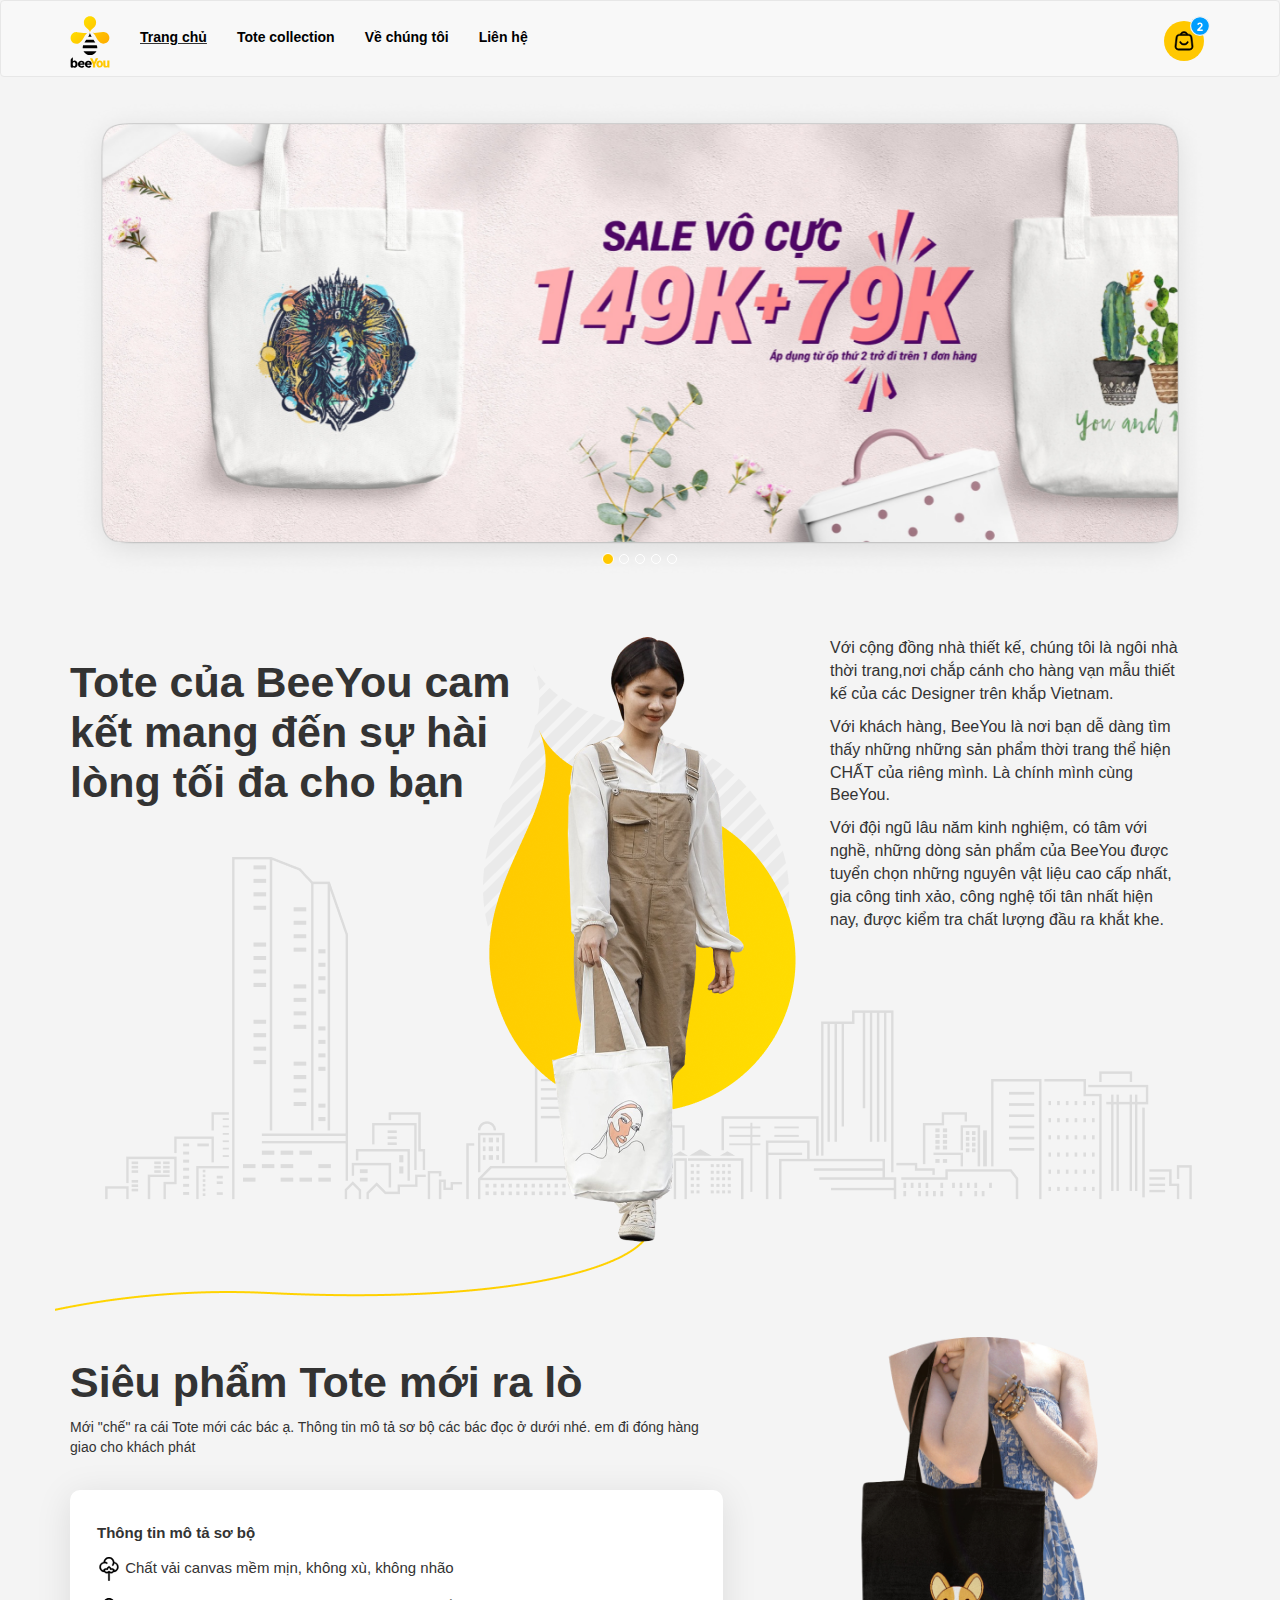
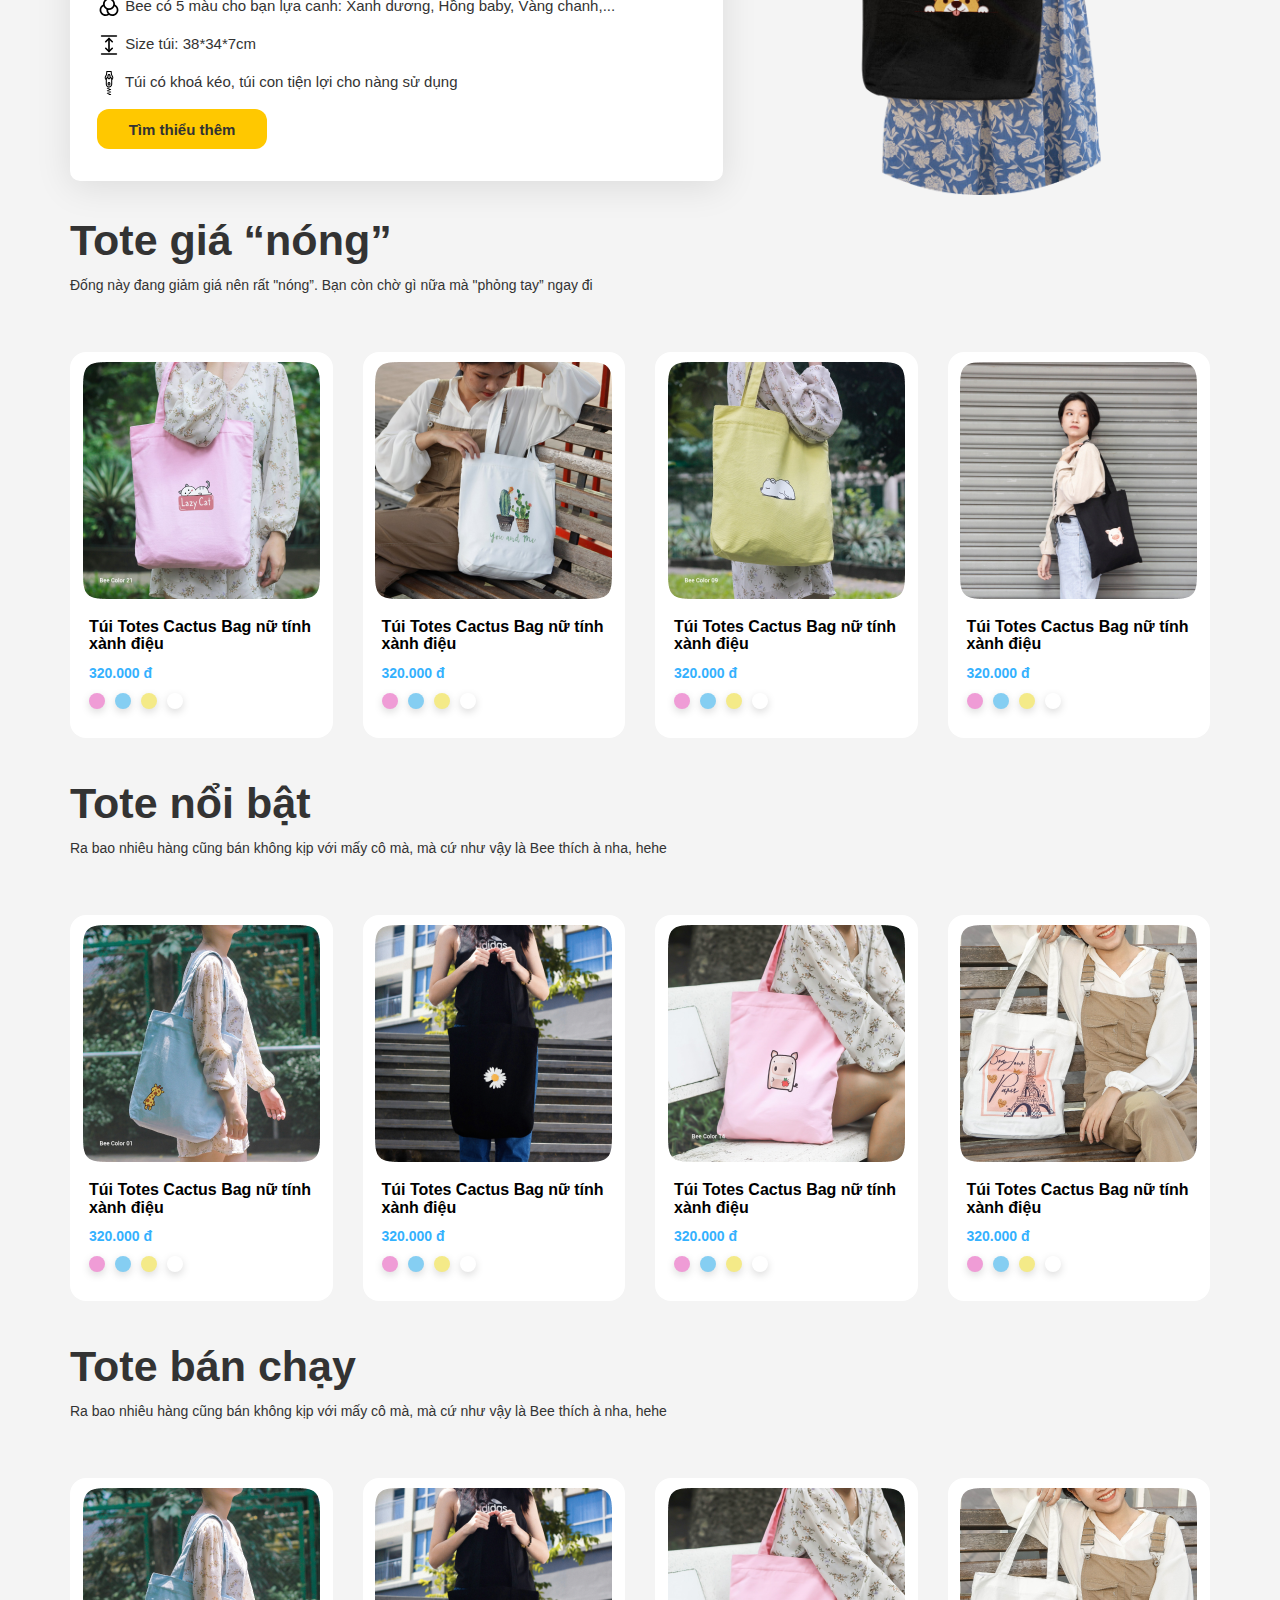
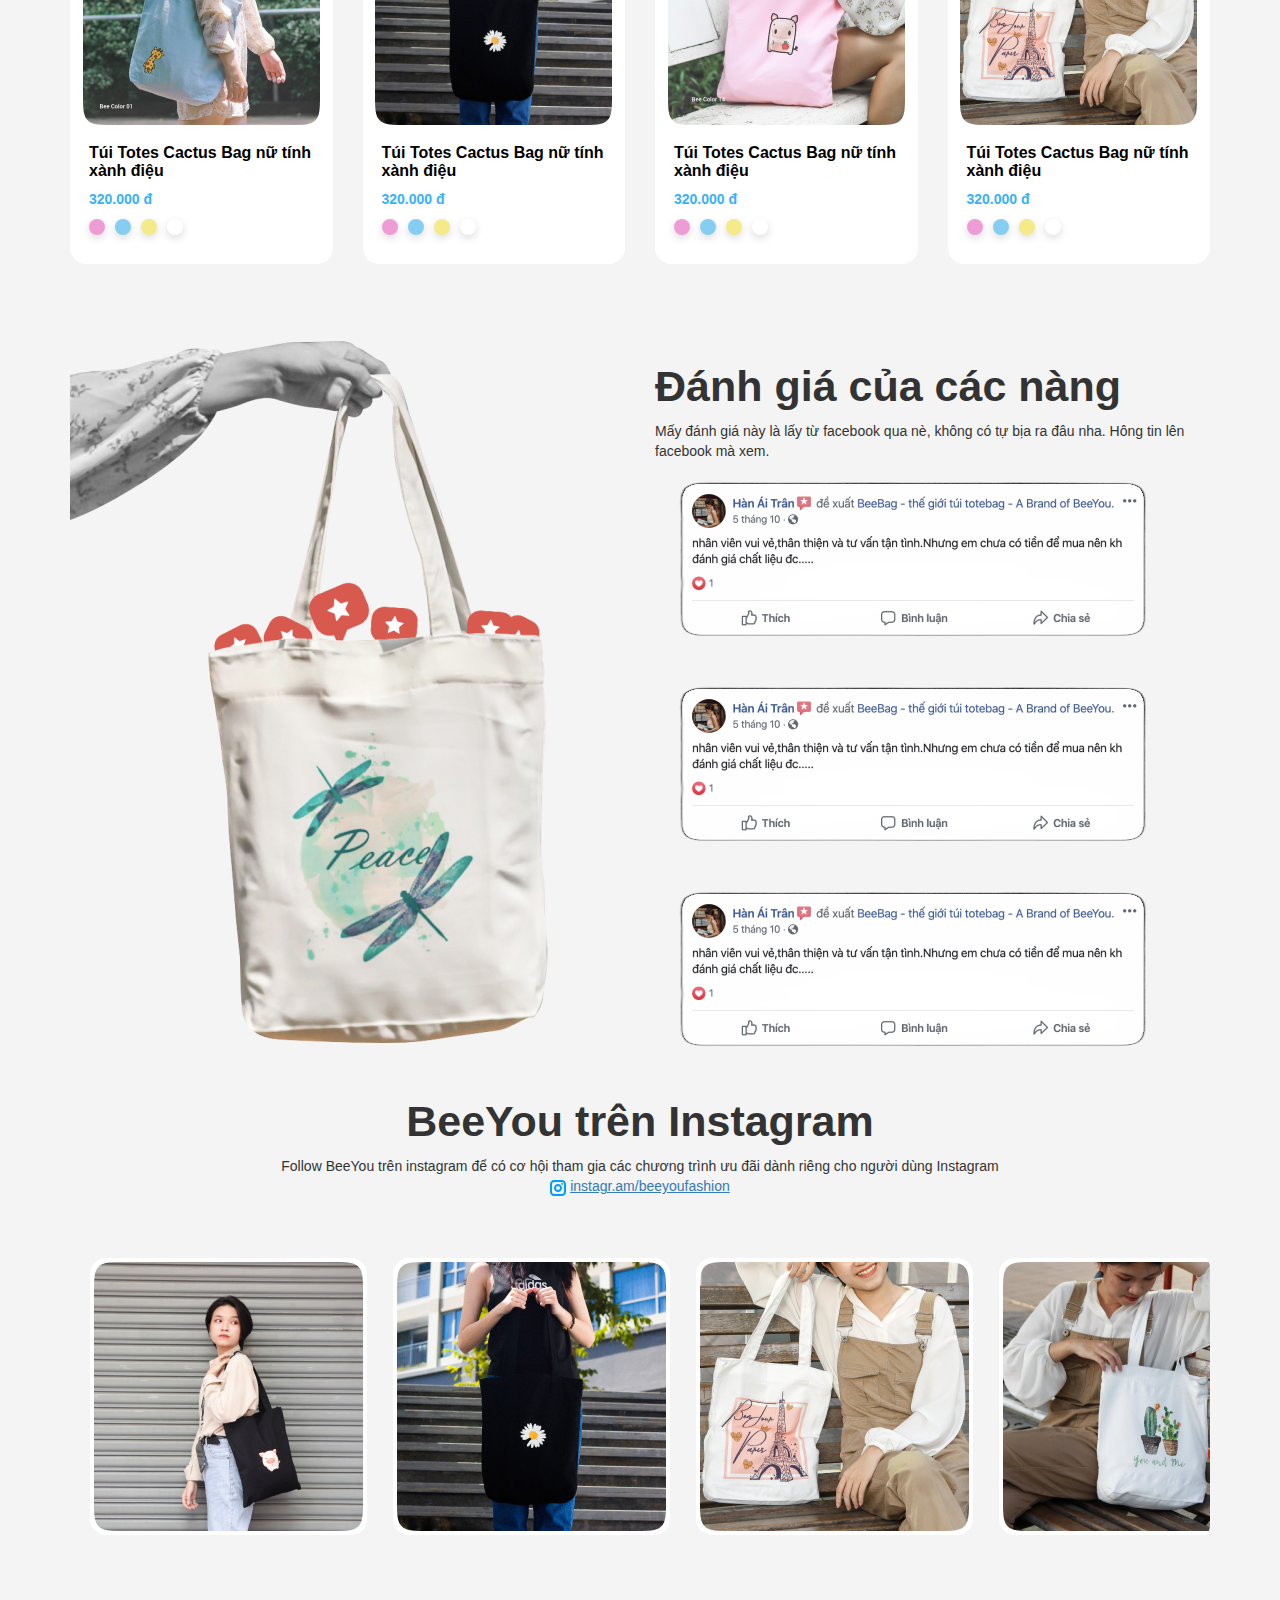
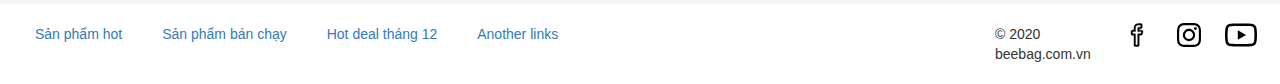
==== commit d6318ea5: "Update menu responsive" ====
--- a/1.html
+++ b/1.html
@@ -8,12 +8,13 @@
     <link rel="stylesheet" href="https://maxcdn.bootstrapcdn.com/bootstrap/3.4.1/css/bootstrap.min.css">
     <script src="https://ajax.googleapis.com/ajax/libs/jquery/3.6.0/jquery.min.js"></script>
     <script src="https://maxcdn.bootstrapcdn.com/bootstrap/3.4.1/js/bootstrap.min.js"></script>
+    <link rel="stylesheet" href="https://cdnjs.cloudflare.com/ajax/libs/font-awesome/4.7.0/css/font-awesome.min.css">
     <link rel="stylesheet" href="./1/style.css">
 </head>
 
 <body>
     <nav class="navbar navbar-default">
-        <div class="container">
+        <div class="container desktop-ui">
             <div class="navbar-header">
                 <a class="navbar-brand" href="#">
                     <img src="./1/images/icon.svg" alt="Logo" />
@@ -31,6 +32,20 @@
                 </li>
             </ul>
         </div>
+        <div class="mobile-ui">
+            <div class="topnav" id="myTopnav">
+                <a href="#">
+                    <img src="./1/images/icon.svg" alt="Logo" />
+                </a>
+                <a href="#news">News</a>
+                <a href="#contact">Contact</a>
+                <a href="#about">About</a>
+                <a href="javascript:void(0);" class="icon" onclick="myFunction()">
+                    <img src="./1/images/menu-icon.svg">
+                </a>
+                <a href="#" class="icon-bag"><img src="./1/images/bag.svg" alt="My bag" /></a>
+            </div>
+        </div>
     </nav>
     <div class="container">
         <div class="row">
@@ -58,18 +73,18 @@
                         </div>
 
                         <div class="item">
-                          <img src="./1/images/64423263_1898557123577979_3620031739692318720_o.png" alt="Sale vô cực"
-                              style="width:100%;">
+                            <img src="./1/images/64423263_1898557123577979_3620031739692318720_o.png" alt="Sale vô cực"
+                                style="width:100%;">
                         </div>
 
                         <div class="item">
-                          <img src="./1/images/64423263_1898557123577979_3620031739692318720_o.png" alt="Sale vô cực"
-                              style="width:100%;">
+                            <img src="./1/images/64423263_1898557123577979_3620031739692318720_o.png" alt="Sale vô cực"
+                                style="width:100%;">
                         </div>
 
                         <div class="item">
-                          <img src="./1/images/64423263_1898557123577979_3620031739692318720_o.png" alt="Sale vô cực"
-                              style="width:100%;">
+                            <img src="./1/images/64423263_1898557123577979_3620031739692318720_o.png" alt="Sale vô cực"
+                                style="width:100%;">
                         </div>
                     </div>
                 </div>
@@ -124,7 +139,7 @@
                 </ul>
             </div>
             <div class="col-lg-5">
-                <img src="./1/images/Mask_Group.png" class="img-responsive"/>
+                <img src="./1/images/Mask_Group.png" class="img-responsive" />
             </div>
         </div>
         <div class="row">
@@ -136,55 +151,59 @@
         <div class="row products">
             <div class="col-lg-3 ">
                 <a class="thumbnail" href="#">
-                    <img src="./1/images/products/Img.png" alt="Túi Totes Cactus Bag nữ tính xành điệu" class="img-responsive">
-                    <div class="caption">
-                        <h4 class="product-title">Túi Totes Cactus Bag nữ tính xành điệu</h4>
-                        <p class="product-price">320.000 đ</p>
-                        <ul class="colors">
-                            <li><span></span></li>
-                            <li><span></span></li>
-                            <li><span></span></li>
-                            <li><span></span></li>
-                        </ul>
-                        <button class="btn form-control hide-btn-buy">Mua ngay</button>
-                    </div>
-                </a>
-            </div>
-            <div class="col-lg-3">
-                <a class="thumbnail" href="#">
-                    <img src="./1/images/products/Img1.png" alt="Túi Totes Cactus Bag nữ tính xành điệu" class="img-responsive">
-                    <div class="caption">
-                        <h4 class="product-title">Túi Totes Cactus Bag nữ tính xành điệu</h4>
-                        <p class="product-price">320.000 đ</p>
-                        <ul class="colors">
-                            <li><span></span></li>
-                            <li><span></span></li>
-                            <li><span></span></li>
-                            <li><span></span></li>
-                        </ul>
-                        <button class="btn form-control hide-btn-buy">Mua ngay</button>
-                    </div>
-                </a>
-            </div>
-            <div class="col-lg-3">
-                <a class="thumbnail" href="#">
-                    <img src="./1/images/products/Img2.png" alt="Túi Totes Cactus Bag nữ tính xành điệu" class="img-responsive">
-                    <div class="caption">
-                        <h4 class="product-title">Túi Totes Cactus Bag nữ tính xành điệu</h4>
-                        <p class="product-price">320.000 đ</p>
-                        <ul class="colors">
-                            <li><span></span></li>
-                            <li><span></span></li>
-                            <li><span></span></li>
-                            <li><span></span></li>
-                        </ul>
-                        <button class="btn form-control hide-btn-buy">Mua ngay</button>
-                    </div>
-                </a>
-            </div>
-            <div class="col-lg-3">
-                <a class="thumbnail" href="#">
-                    <img src="./1/images/products/Img3.png" alt="Túi Totes Cactus Bag nữ tính xành điệu" class="img-responsive">
+                    <img src="./1/images/products/Img.png" alt="Túi Totes Cactus Bag nữ tính xành điệu"
+                        class="img-responsive">
+                    <div class="caption">
+                        <h4 class="product-title">Túi Totes Cactus Bag nữ tính xành điệu</h4>
+                        <p class="product-price">320.000 đ</p>
+                        <ul class="colors">
+                            <li><span></span></li>
+                            <li><span></span></li>
+                            <li><span></span></li>
+                            <li><span></span></li>
+                        </ul>
+                        <button class="btn form-control hide-btn-buy">Mua ngay</button>
+                    </div>
+                </a>
+            </div>
+            <div class="col-lg-3">
+                <a class="thumbnail" href="#">
+                    <img src="./1/images/products/Img1.png" alt="Túi Totes Cactus Bag nữ tính xành điệu"
+                        class="img-responsive">
+                    <div class="caption">
+                        <h4 class="product-title">Túi Totes Cactus Bag nữ tính xành điệu</h4>
+                        <p class="product-price">320.000 đ</p>
+                        <ul class="colors">
+                            <li><span></span></li>
+                            <li><span></span></li>
+                            <li><span></span></li>
+                            <li><span></span></li>
+                        </ul>
+                        <button class="btn form-control hide-btn-buy">Mua ngay</button>
+                    </div>
+                </a>
+            </div>
+            <div class="col-lg-3">
+                <a class="thumbnail" href="#">
+                    <img src="./1/images/products/Img2.png" alt="Túi Totes Cactus Bag nữ tính xành điệu"
+                        class="img-responsive">
+                    <div class="caption">
+                        <h4 class="product-title">Túi Totes Cactus Bag nữ tính xành điệu</h4>
+                        <p class="product-price">320.000 đ</p>
+                        <ul class="colors">
+                            <li><span></span></li>
+                            <li><span></span></li>
+                            <li><span></span></li>
+                            <li><span></span></li>
+                        </ul>
+                        <button class="btn form-control hide-btn-buy">Mua ngay</button>
+                    </div>
+                </a>
+            </div>
+            <div class="col-lg-3">
+                <a class="thumbnail" href="#">
+                    <img src="./1/images/products/Img3.png" alt="Túi Totes Cactus Bag nữ tính xành điệu"
+                        class="img-responsive">
                     <div class="caption">
                         <h4 class="product-title">Túi Totes Cactus Bag nữ tính xành điệu</h4>
                         <p class="product-price">320.000 đ</p>
@@ -208,55 +227,59 @@
         <div class="row products">
             <div class="col-lg-3">
                 <a class="thumbnail" href="#">
-                    <img src="./1/images/products/top_sale1.png" alt="Túi Totes Cactus Bag nữ tính xành điệu" class="img-responsive">
-                    <div class="caption">
-                        <h4 class="product-title">Túi Totes Cactus Bag nữ tính xành điệu</h4>
-                        <p class="product-price">320.000 đ</p>
-                        <ul class="colors">
-                            <li><span></span></li>
-                            <li><span></span></li>
-                            <li><span></span></li>
-                            <li><span></span></li>
-                        </ul>
-                        <button class="btn form-control hide-btn-buy">Mua ngay</button>
-                    </div>
-                </a>
-            </div>
-            <div class="col-lg-3">
-                <a class="thumbnail" href="#">
-                    <img src="./1/images/products/top_sale2.png" alt="Túi Totes Cactus Bag nữ tính xành điệu" class="img-responsive">
-                    <div class="caption">
-                        <h4 class="product-title">Túi Totes Cactus Bag nữ tính xành điệu</h4>
-                        <p class="product-price">320.000 đ</p>
-                        <ul class="colors">
-                            <li><span></span></li>
-                            <li><span></span></li>
-                            <li><span></span></li>
-                            <li><span></span></li>
-                        </ul>
-                        <button class="btn form-control hide-btn-buy">Mua ngay</button>
-                    </div>
-                </a>
-            </div>
-            <div class="col-lg-3">
-                <a class="thumbnail" href="#">
-                    <img src="./1/images/products/top_sale3.png" alt="Túi Totes Cactus Bag nữ tính xành điệu" class="img-responsive">
-                    <div class="caption">
-                        <h4 class="product-title">Túi Totes Cactus Bag nữ tính xành điệu</h4>
-                        <p class="product-price">320.000 đ</p>
-                        <ul class="colors">
-                            <li><span></span></li>
-                            <li><span></span></li>
-                            <li><span></span></li>
-                            <li><span></span></li>
-                        </ul>
-                        <button class="btn form-control hide-btn-buy">Mua ngay</button>
-                    </div>
-                </a>
-            </div>
-            <div class="col-lg-3">
-                <a class="thumbnail" href="#">
-                    <img src="./1/images/products/top_sale4.png" alt="Túi Totes Cactus Bag nữ tính xành điệu" class="img-responsive">
+                    <img src="./1/images/products/top_sale1.png" alt="Túi Totes Cactus Bag nữ tính xành điệu"
+                        class="img-responsive">
+                    <div class="caption">
+                        <h4 class="product-title">Túi Totes Cactus Bag nữ tính xành điệu</h4>
+                        <p class="product-price">320.000 đ</p>
+                        <ul class="colors">
+                            <li><span></span></li>
+                            <li><span></span></li>
+                            <li><span></span></li>
+                            <li><span></span></li>
+                        </ul>
+                        <button class="btn form-control hide-btn-buy">Mua ngay</button>
+                    </div>
+                </a>
+            </div>
+            <div class="col-lg-3">
+                <a class="thumbnail" href="#">
+                    <img src="./1/images/products/top_sale2.png" alt="Túi Totes Cactus Bag nữ tính xành điệu"
+                        class="img-responsive">
+                    <div class="caption">
+                        <h4 class="product-title">Túi Totes Cactus Bag nữ tính xành điệu</h4>
+                        <p class="product-price">320.000 đ</p>
+                        <ul class="colors">
+                            <li><span></span></li>
+                            <li><span></span></li>
+                            <li><span></span></li>
+                            <li><span></span></li>
+                        </ul>
+                        <button class="btn form-control hide-btn-buy">Mua ngay</button>
+                    </div>
+                </a>
+            </div>
+            <div class="col-lg-3">
+                <a class="thumbnail" href="#">
+                    <img src="./1/images/products/top_sale3.png" alt="Túi Totes Cactus Bag nữ tính xành điệu"
+                        class="img-responsive">
+                    <div class="caption">
+                        <h4 class="product-title">Túi Totes Cactus Bag nữ tính xành điệu</h4>
+                        <p class="product-price">320.000 đ</p>
+                        <ul class="colors">
+                            <li><span></span></li>
+                            <li><span></span></li>
+                            <li><span></span></li>
+                            <li><span></span></li>
+                        </ul>
+                        <button class="btn form-control hide-btn-buy">Mua ngay</button>
+                    </div>
+                </a>
+            </div>
+            <div class="col-lg-3">
+                <a class="thumbnail" href="#">
+                    <img src="./1/images/products/top_sale4.png" alt="Túi Totes Cactus Bag nữ tính xành điệu"
+                        class="img-responsive">
                     <div class="caption">
                         <h4 class="product-title">Túi Totes Cactus Bag nữ tính xành điệu</h4>
                         <p class="product-price">320.000 đ</p>
@@ -281,55 +304,59 @@
         <div class="row products">
             <div class="col-lg-3">
                 <a class="thumbnail" href="#">
-                    <img src="./1/images/products/top_sale1.png" alt="Túi Totes Cactus Bag nữ tính xành điệu" class="img-responsive">
-                    <div class="caption">
-                        <h4 class="product-title">Túi Totes Cactus Bag nữ tính xành điệu</h4>
-                        <p class="product-price">320.000 đ</p>
-                        <ul class="colors">
-                            <li><span></span></li>
-                            <li><span></span></li>
-                            <li><span></span></li>
-                            <li><span></span></li>
-                        </ul>
-                        <button class="btn form-control hide-btn-buy">Mua ngay</button>
-                    </div>
-                </a>
-            </div>
-            <div class="col-lg-3">
-                <a class="thumbnail" href="#">
-                    <img src="./1/images/products/top_sale2.png" alt="Túi Totes Cactus Bag nữ tính xành điệu" class="img-responsive">
-                    <div class="caption">
-                        <h4 class="product-title">Túi Totes Cactus Bag nữ tính xành điệu</h4>
-                        <p class="product-price">320.000 đ</p>
-                        <ul class="colors">
-                            <li><span></span></li>
-                            <li><span></span></li>
-                            <li><span></span></li>
-                            <li><span></span></li>
-                        </ul>
-                        <button class="btn form-control hide-btn-buy">Mua ngay</button>
-                    </div>
-                </a>
-            </div>
-            <div class="col-lg-3">
-                <a class="thumbnail" href="#">
-                    <img src="./1/images/products/top_sale3.png" alt="Túi Totes Cactus Bag nữ tính xành điệu" class="img-responsive">
-                    <div class="caption">
-                        <h4 class="product-title">Túi Totes Cactus Bag nữ tính xành điệu</h4>
-                        <p class="product-price">320.000 đ</p>
-                        <ul class="colors">
-                            <li><span></span></li>
-                            <li><span></span></li>
-                            <li><span></span></li>
-                            <li><span></span></li>
-                        </ul>
-                        <button class="btn form-control hide-btn-buy">Mua ngay</button>
-                    </div>
-                </a>
-            </div>
-            <div class="col-lg-3">
-                <a class="thumbnail" href="#">
-                    <img src="./1/images/products/top_sale4.png" alt="Túi Totes Cactus Bag nữ tính xành điệu" class="img-responsive">
+                    <img src="./1/images/products/top_sale1.png" alt="Túi Totes Cactus Bag nữ tính xành điệu"
+                        class="img-responsive">
+                    <div class="caption">
+                        <h4 class="product-title">Túi Totes Cactus Bag nữ tính xành điệu</h4>
+                        <p class="product-price">320.000 đ</p>
+                        <ul class="colors">
+                            <li><span></span></li>
+                            <li><span></span></li>
+                            <li><span></span></li>
+                            <li><span></span></li>
+                        </ul>
+                        <button class="btn form-control hide-btn-buy">Mua ngay</button>
+                    </div>
+                </a>
+            </div>
+            <div class="col-lg-3">
+                <a class="thumbnail" href="#">
+                    <img src="./1/images/products/top_sale2.png" alt="Túi Totes Cactus Bag nữ tính xành điệu"
+                        class="img-responsive">
+                    <div class="caption">
+                        <h4 class="product-title">Túi Totes Cactus Bag nữ tính xành điệu</h4>
+                        <p class="product-price">320.000 đ</p>
+                        <ul class="colors">
+                            <li><span></span></li>
+                            <li><span></span></li>
+                            <li><span></span></li>
+                            <li><span></span></li>
+                        </ul>
+                        <button class="btn form-control hide-btn-buy">Mua ngay</button>
+                    </div>
+                </a>
+            </div>
+            <div class="col-lg-3">
+                <a class="thumbnail" href="#">
+                    <img src="./1/images/products/top_sale3.png" alt="Túi Totes Cactus Bag nữ tính xành điệu"
+                        class="img-responsive">
+                    <div class="caption">
+                        <h4 class="product-title">Túi Totes Cactus Bag nữ tính xành điệu</h4>
+                        <p class="product-price">320.000 đ</p>
+                        <ul class="colors">
+                            <li><span></span></li>
+                            <li><span></span></li>
+                            <li><span></span></li>
+                            <li><span></span></li>
+                        </ul>
+                        <button class="btn form-control hide-btn-buy">Mua ngay</button>
+                    </div>
+                </a>
+            </div>
+            <div class="col-lg-3">
+                <a class="thumbnail" href="#">
+                    <img src="./1/images/products/top_sale4.png" alt="Túi Totes Cactus Bag nữ tính xành điệu"
+                        class="img-responsive">
                     <div class="caption">
                         <h4 class="product-title">Túi Totes Cactus Bag nữ tính xành điệu</h4>
                         <p class="product-price">320.000 đ</p>
@@ -347,15 +374,15 @@
 
         <div class="row products">
             <div class="col-lg-6">
-                <img src="./1/images/image 18.png" class="img-responsive"/>
+                <img src="./1/images/image 18.png" class="img-responsive" />
             </div>
             <div class="col-lg-6 review-note">
                 <h2>Đánh giá của các nàng</h2>
                 <span>Mấy đánh giá này là lấy từ facebook qua nè, không có tự bịa ra đâu nha. Hông tin lên facebook mà
                     xem.</span>
-                <img src="./1/images/review1.png" class="img-responsive"/>
-                <img src="./1/images/review1.png" class="img-responsive"/>
-                <img src="./1/images/review1.png" class="img-responsive"/>
+                <img src="./1/images/review1.png" class="img-responsive" />
+                <img src="./1/images/review1.png" class="img-responsive" />
+                <img src="./1/images/review1.png" class="img-responsive" />
             </div>
         </div>
         <div class="row">
@@ -383,7 +410,7 @@
     </div>
     <div class="container-fluid footer products">
         <div class="row">
-            <div class="col-lg-6">
+            <div class="col-lg-6 col-sm-6">
                 <ul class="menu-left">
                     <li> <a href="#">Sản phẩm hot</a></li>
                     <li> <a href="#">Sản phẩm bán chạy</a></li>
@@ -392,7 +419,7 @@
                 </ul>
             </div>
             <div class="col-lg-3"></div>
-            <div class="col-lg-3">
+            <div class="col-lg-3 col-sm-6">
                 <ul class="menu-right">
                     <li>© 2020 beebag.com.vn</li>
                     <li><a href="#"><img src="./1/images/fb.svg" /></a></li>
--- a/1/style.css
+++ b/1/style.css
@@ -1,11 +1,13 @@
 body {
 	background: #F4F4F4;
 }
+
 body {
-  padding: 0;
-  margin: 0;
-  overflow-x: hidden;
-}
+	padding: 0;
+	margin: 0;
+	overflow-x: hidden;
+}
+
 .left-menu {
 	margin-top: 1% !important;
 }
@@ -212,5 +214,92 @@
 ::-webkit-scrollbar {
 	width: 0px;
 	background: transparent;
-	/* make scrollbar transparent */
+}
+
+.desktop-ui {
+	display: block;
+}
+
+.mobile-ui {
+	display: none;
+}
+
+@media screen and (max-width: 600px) {
+	.topnav a:not(:first-child) {
+		display: none;
+	}
+
+	.topnav a.icon {
+		position: absolute;
+		display: block;
+		right: 10px;
+		top: 10px;
+	}
+
+	.topnav a.icon-bag {
+		position: absolute;
+		right: 20%;
+		top: 0;
+		display: block;
+	}
+}
+
+@media screen and (max-width: 600px) {
+	.topnav.responsive {
+		position: relative;
+	}
+
+	.topnav.responsive .icon {
+		position: absolute;
+		right: 10px;
+		top: 10px;
+	}
+
+	.topnav.responsive a {
+		float: none;
+		display: block;
+		text-align: left;
+	}
+
+	.desktop-ui {
+		display: none;
+	}
+
+	.mobile-ui {
+		display: block;
+	}
+}
+
+.topnav {
+	overflow: hidden;
+	background-color: white;
+}
+
+.topnav a {
+	float: left;
+	display: block;
+	color: black;
+	text-align: center;
+	padding: 10px 10px;
+	text-decoration: none;
+	font-size: 17px;
+}
+
+.topnav a {
+	float: left;
+	display: block;
+	color: black;
+	text-align: center;
+	padding: 10px 10px;
+	text-decoration: none;
+	font-size: 17px;
+}
+
+.topnav a:nth-child(1) {
+	padding-left: 25px;
+}
+
+.topnav .icon {
+	display: none;
+	color: black;
 }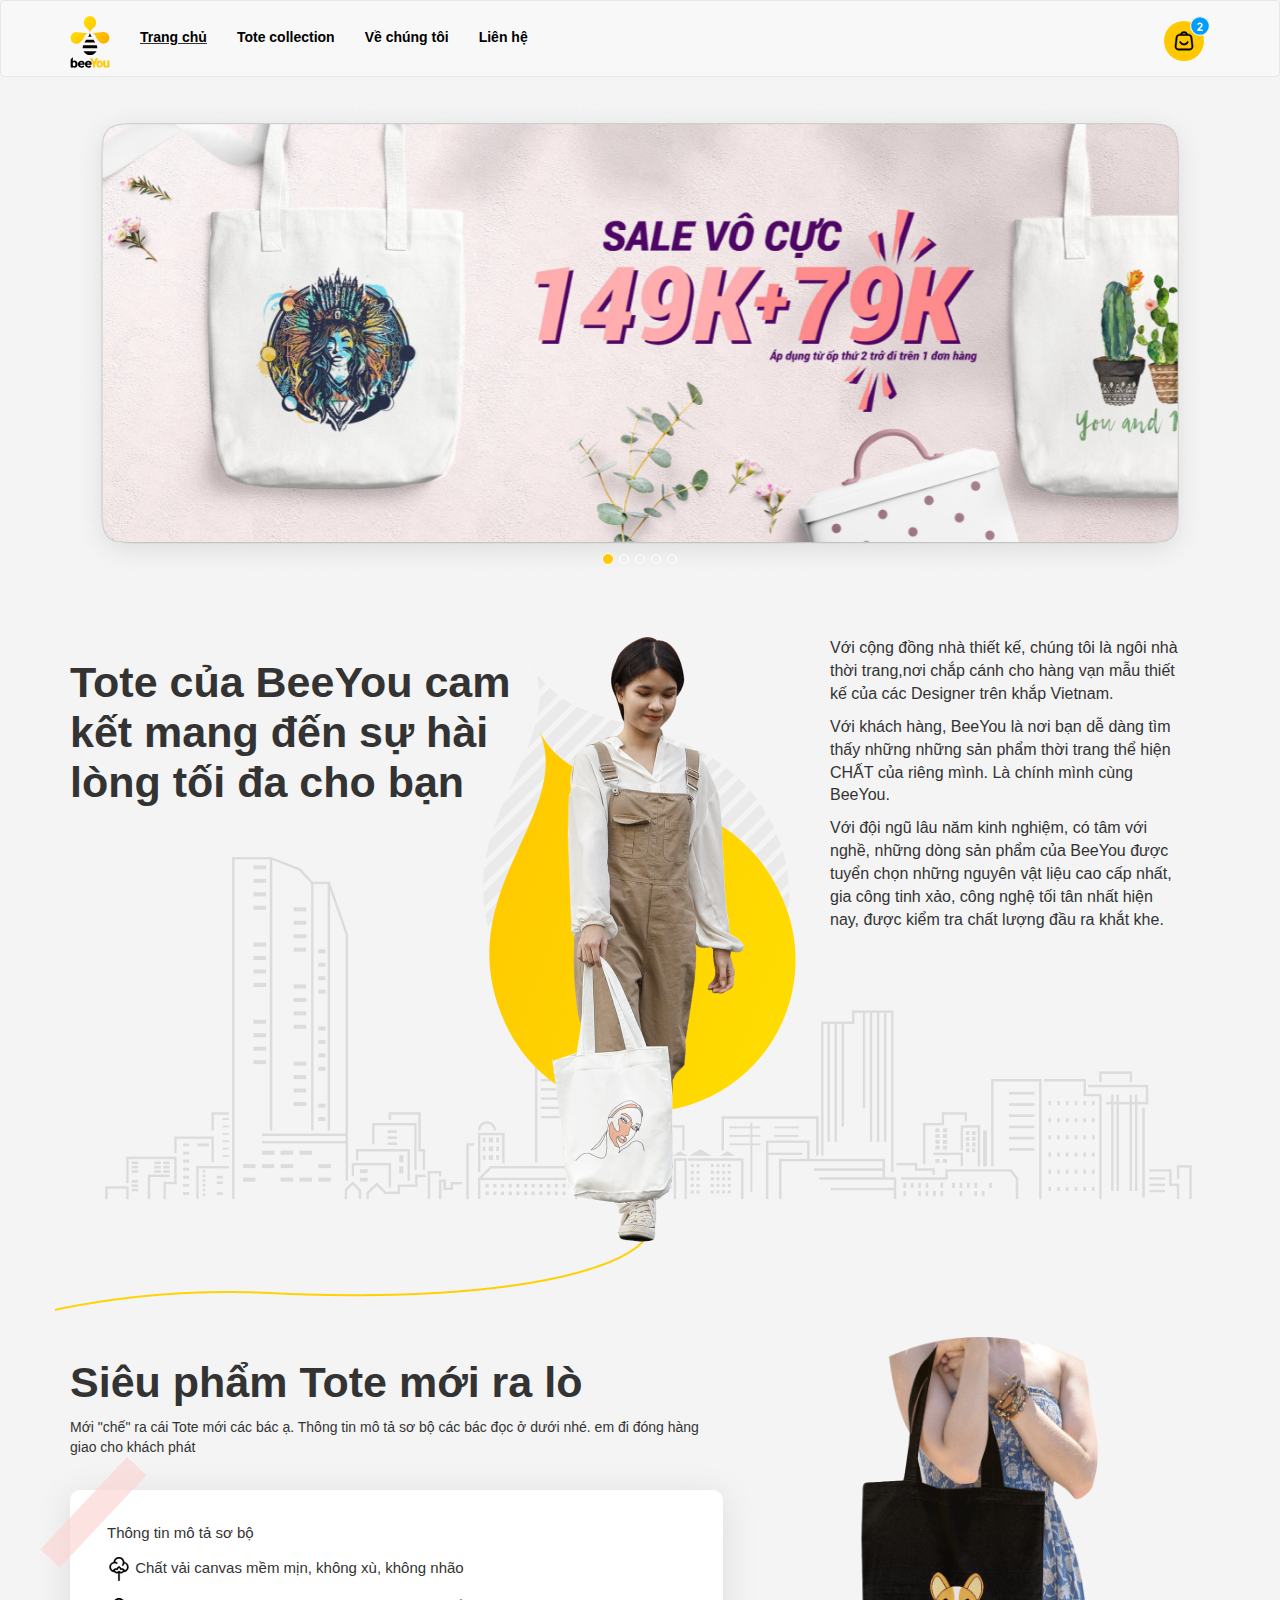
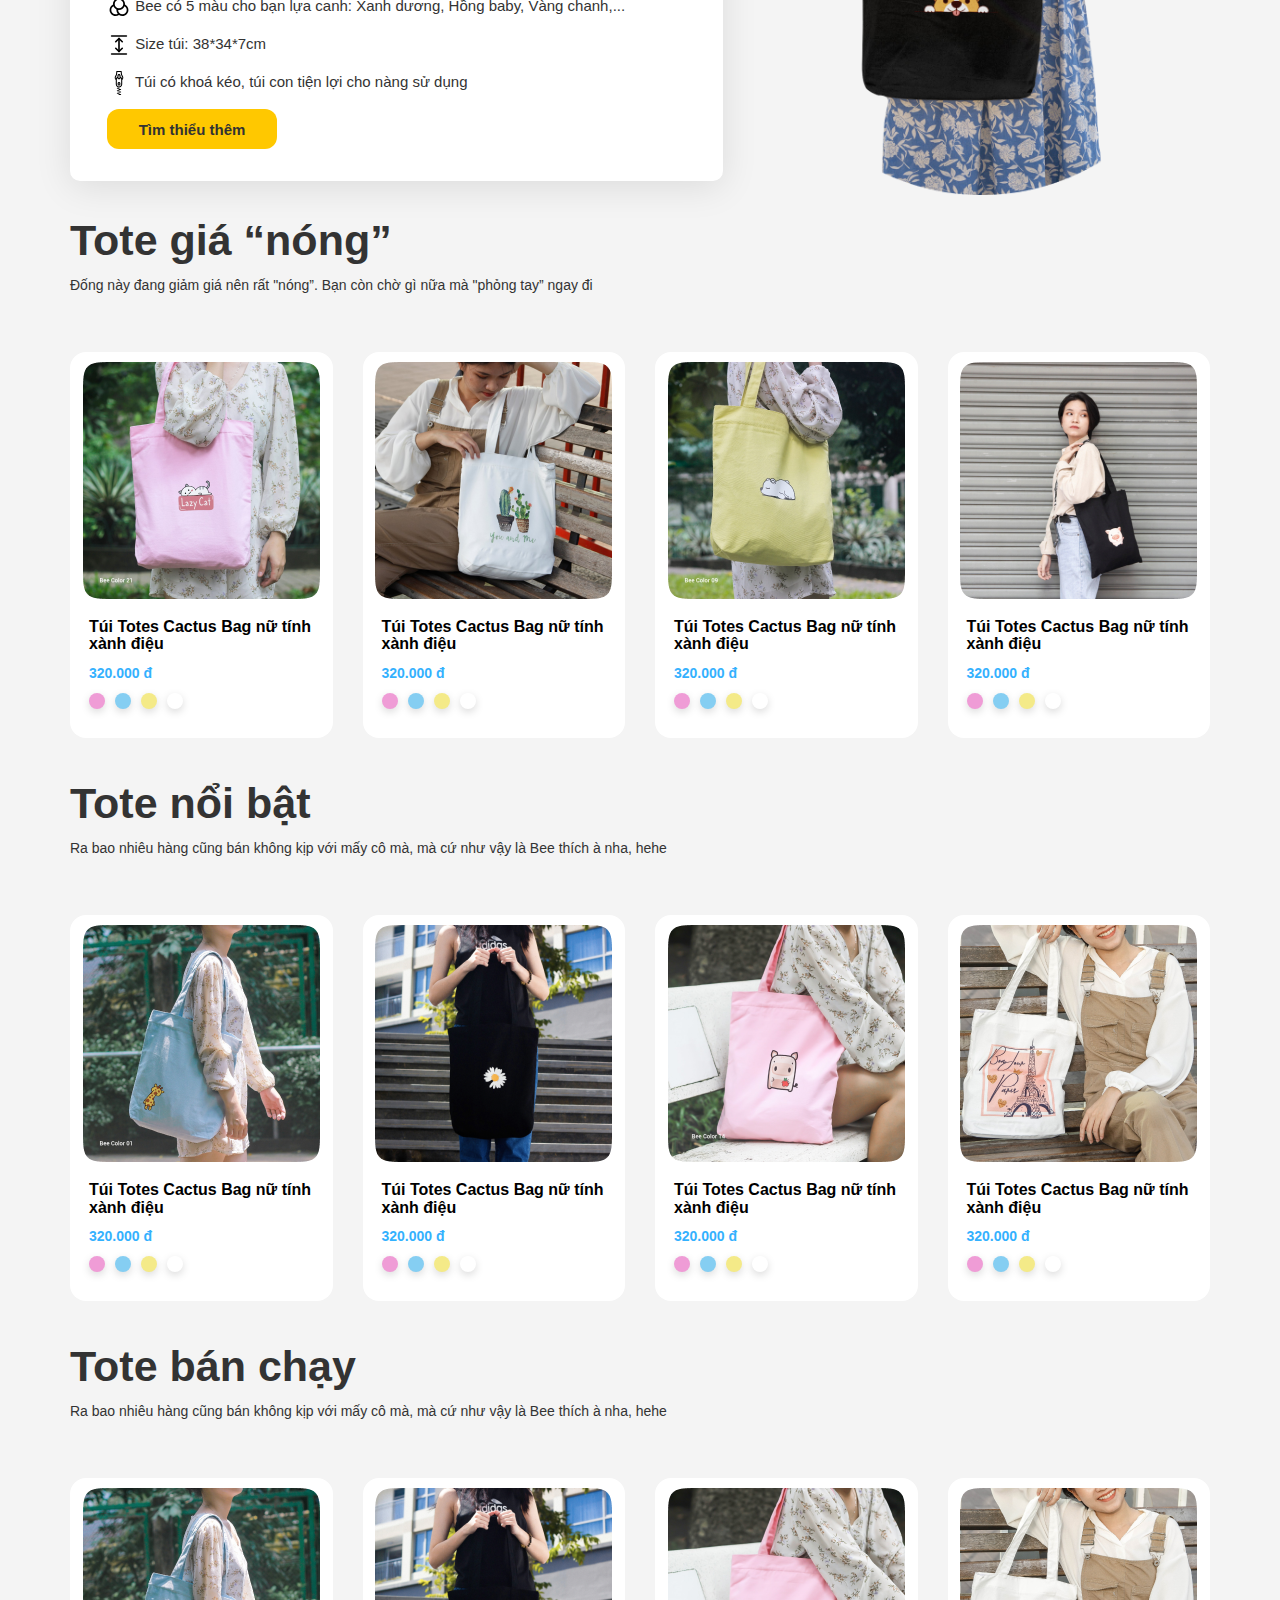
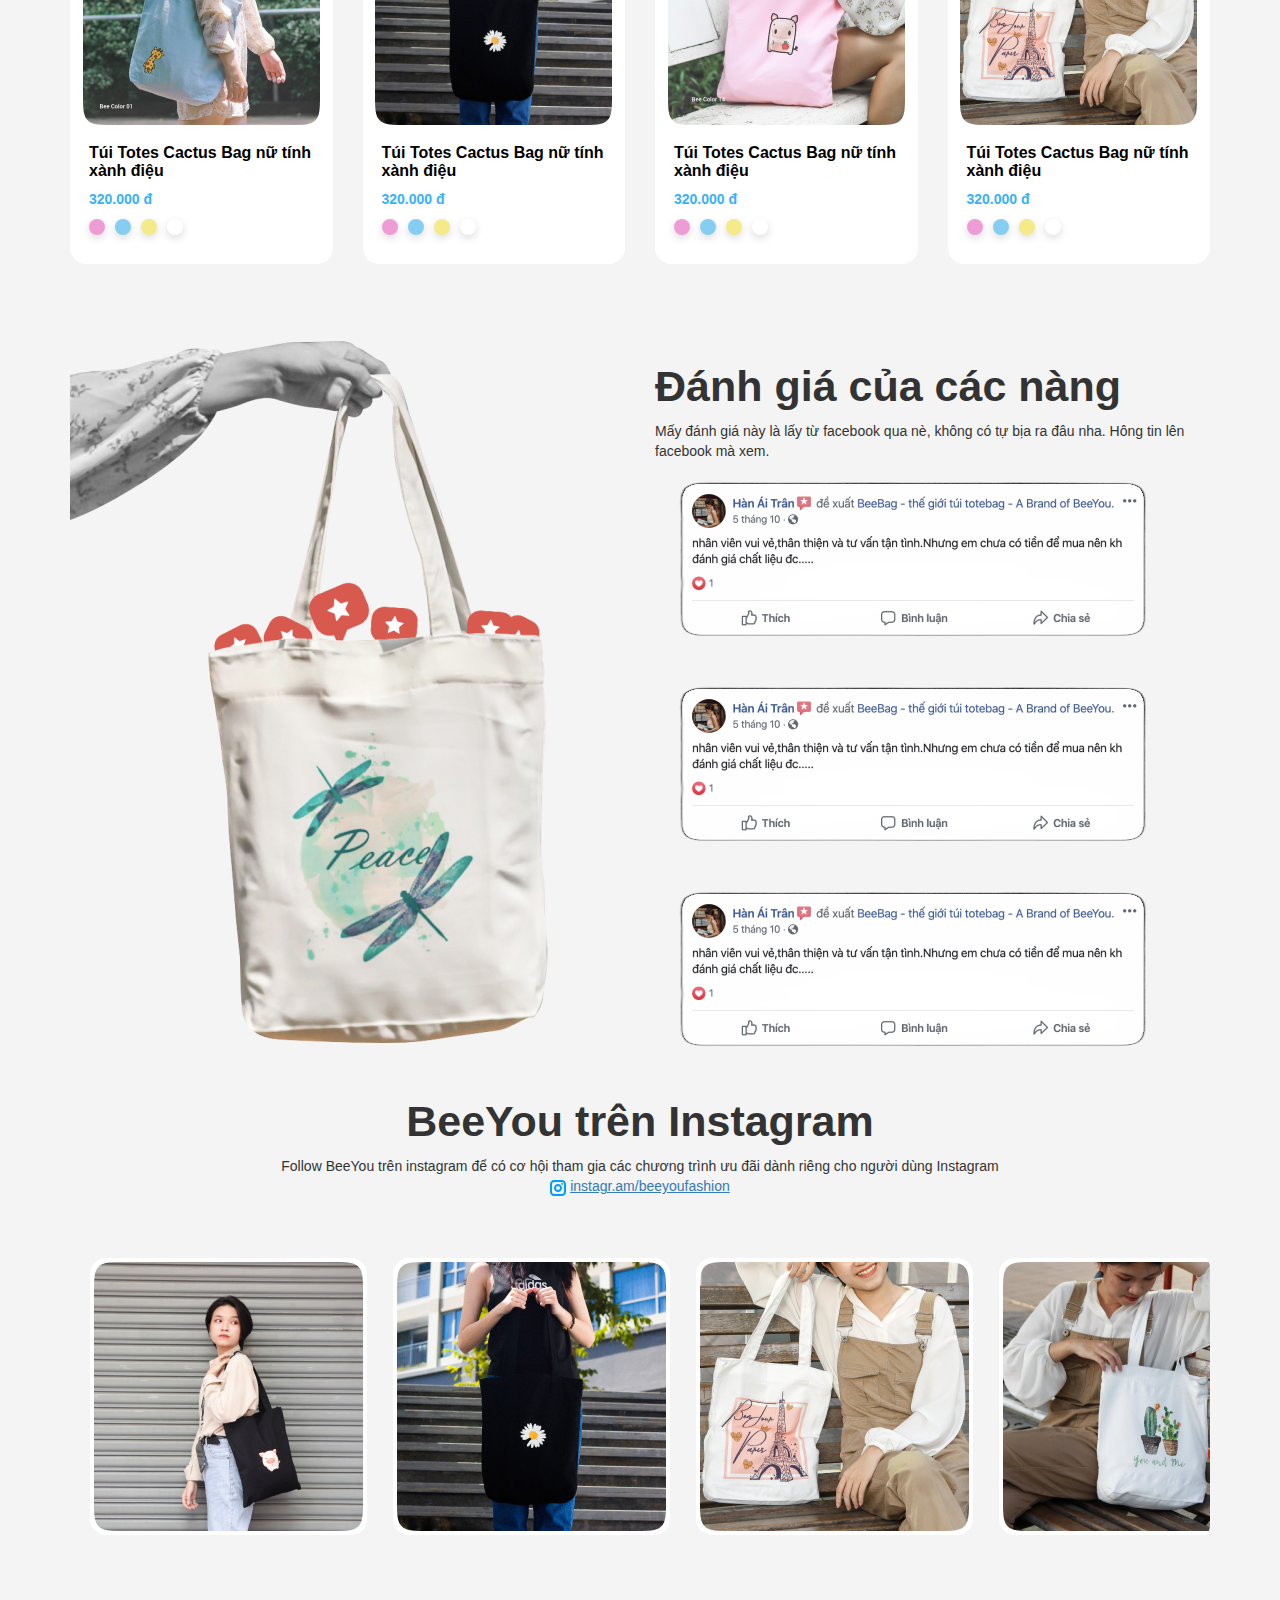
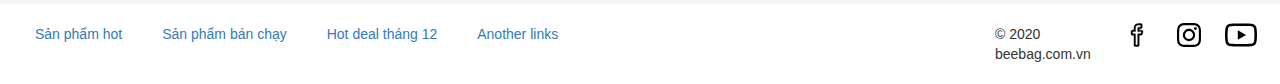
==== commit e8c8a5dd: "update UI" ====
--- a/1.html
+++ b/1.html
@@ -115,6 +115,8 @@
                 <span>Mới "chế" ra cái Tote mới các bác ạ. Thông tin mô tả sơ bộ các bác đọc ở dưới nhé. em đi đóng hàng
                     giao cho khách phát</span>
                 <ul class="content">
+                    <img src="./1/images/Tape.png" class="mobile-ui tab-image-mb">
+                    <img src="./1/images/Tape_1.png" class="desktop-ui tab-image-dk">
                     <li>Thông tin mô tả sơ bộ</li>
                     <li>
                         <img src="./1/images/text-title.svg" alt=" Chất vải canvas mềm mịn, không xù, không nhão" />
@@ -138,8 +140,9 @@
                     </li>
                 </ul>
             </div>
-            <div class="col-lg-5">
-                <img src="./1/images/Mask_Group.png" class="img-responsive" />
+            <div class="col-lg-5 mx-auto text-center">
+                <img src="./1/images/Mask_Group.png" class="img-responsive desktop-ui"  style="margin:auto;"/>
+                <img src="./1/images/Mask_Group_MB.png" class="img-responsive mobile-ui"  style="margin:auto;"/>
             </div>
         </div>
         <div class="row">
--- a/1/style.css
+++ b/1/style.css
@@ -54,7 +54,7 @@
 	background: #FFFFFF;
 	box-shadow: 0px 6px 36px rgba(0, 0, 0, 0.1);
 	border-radius: 10px;
-	padding: 25px 20px;
+	padding: 25px 30px;
 	margin-top: 5%;
 }
 
@@ -242,6 +242,14 @@
 		top: 0;
 		display: block;
 	}
+	.tab-image-mb {
+		position: absolute;
+		top: 175px;
+		left: 0px;
+	}
+	.content {
+		padding: 25px 30px;
+	}
 }
 
 @media screen and (max-width: 600px) {
@@ -302,4 +310,10 @@
 .topnav .icon {
 	display: none;
 	color: black;
-}+}
+
+.tab-image-dk {
+	position: absolute;
+    top: 120px;
+    left: -15px;
+}
